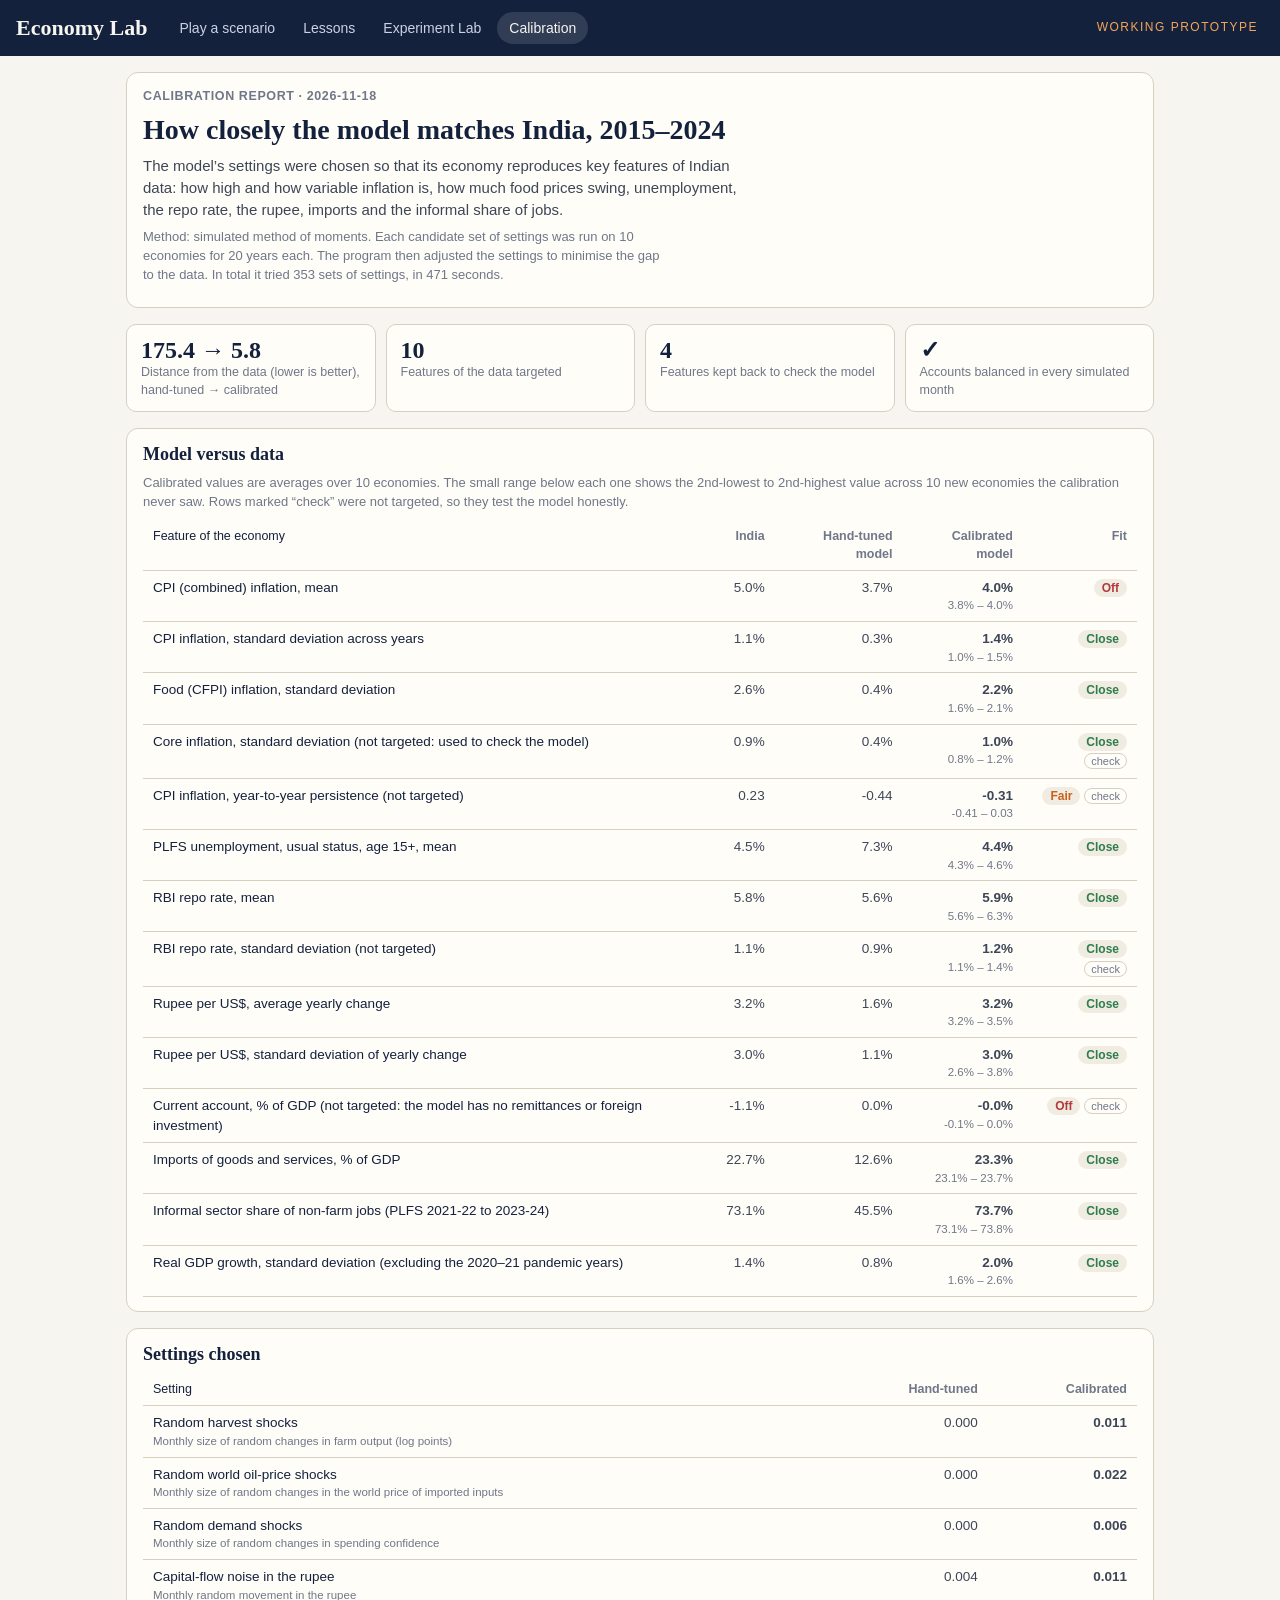
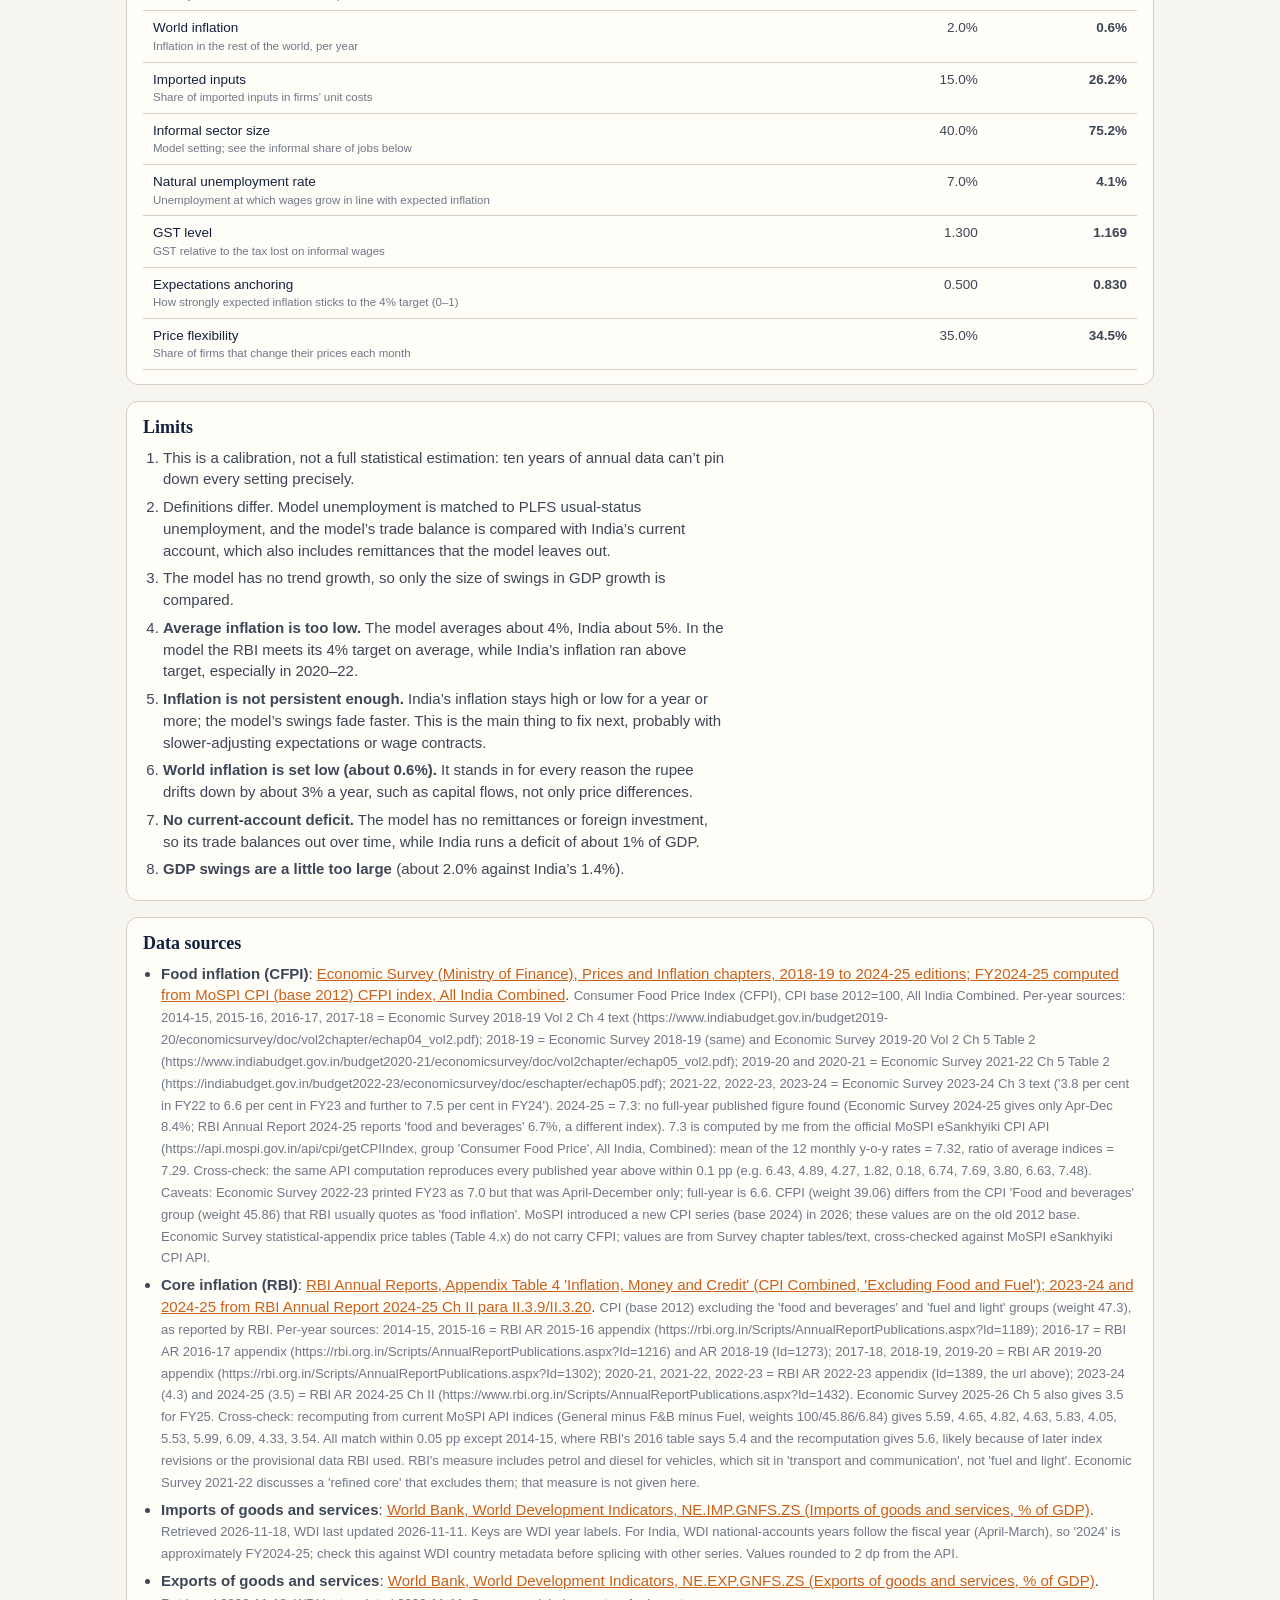
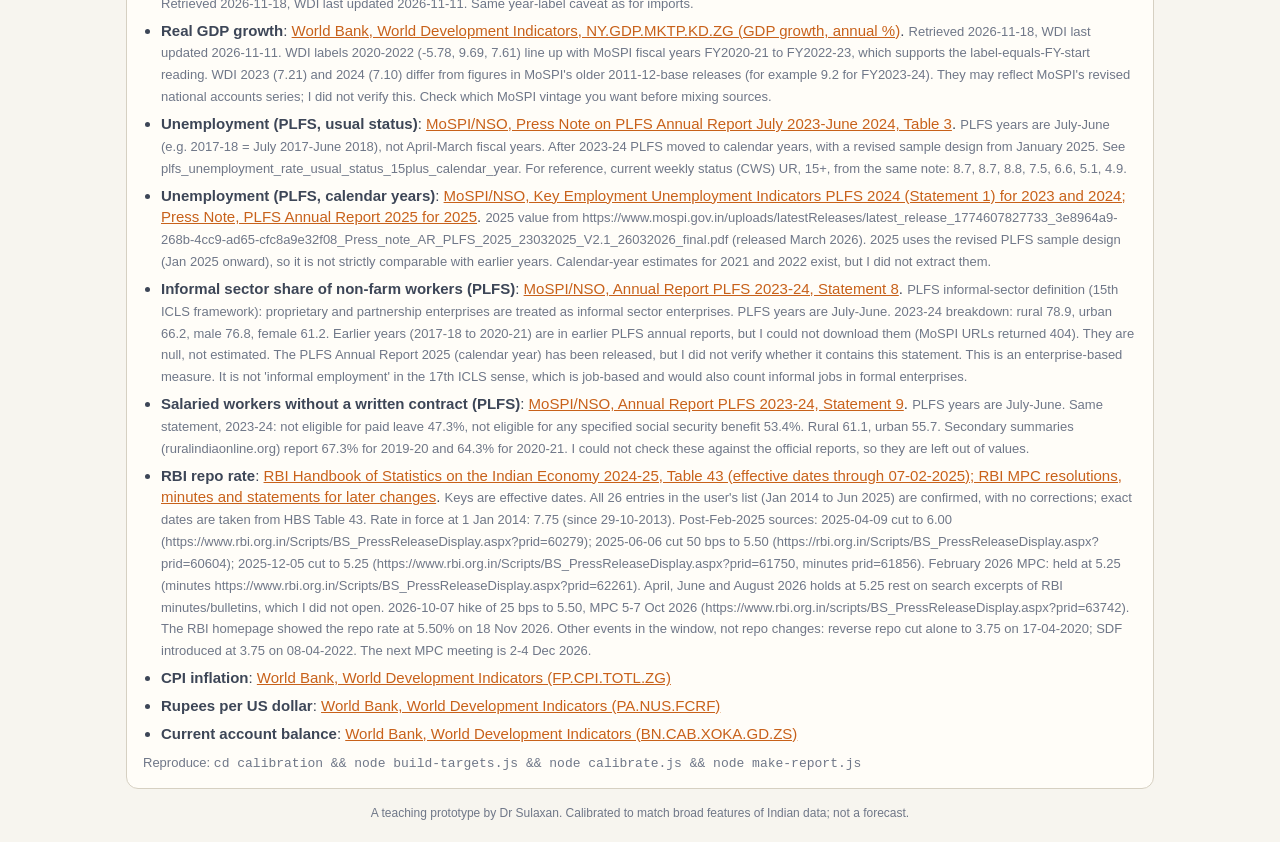
==== prototype/calibration.html @ 29f827d1 "Calibrate the model to Indian data, 2015-2024 Adds random harvest, oil-price and demand shocks, and " ====
<!doctype html>
<html lang="en">
<head>
<meta charset="utf-8">
<meta name="viewport" content="width=device-width, initial-scale=1">
<title>Economy Lab Calibration</title>
<link rel="stylesheet" href="shared.css">
<style>
  main.wrap { max-width: 1060px; display: flex; flex-direction: column; gap: 16px; }
  .lead p { max-width: 72ch; }
  .lead p { margin-bottom: 8px; }
  .big { font: 600 28px/1.2 var(--serif); color: var(--ink); margin: 4px 0 8px; text-wrap: balance; }
  .stats { display: grid; grid-template-columns: repeat(auto-fit, minmax(170px, 1fr)); gap: 10px; }
  .stat { background: var(--card); border: 1px solid var(--line); border-radius: 10px; padding: 12px 14px; }
  .stat .v { font: 600 24px/1.1 var(--serif); color: var(--ink); font-variant-numeric: tabular-nums; }
  .stat .k { font-size: 12.5px; color: var(--muted); }
  .tbl { overflow-x: auto; }
  table { border-collapse: collapse; width: 100%; font-size: 13.5px; font-variant-numeric: tabular-nums; }
  th, td { padding: 7px 10px; border-bottom: 1px solid var(--line); text-align: right; vertical-align: top; }
  th[scope=row], thead th:first-child { text-align: left; font-weight: 500; color: var(--ink); min-width: 220px; }
  thead th { color: var(--muted); font-weight: 600; font-size: 12.5px; }
  .rng, .desc { display: block; font-size: 11.5px; color: var(--muted); font-weight: 400; }
  .fit { font-size: 12px; font-weight: 600; padding: 2px 8px; border-radius: 999px; white-space: nowrap; }
  .fit.good { color: var(--good); background: var(--chip); } .fit.fair { color: var(--accent); background: var(--chip); } .fit.poor { color: var(--bad); background: var(--chip); }
  .tag { font-size: 11px; color: var(--muted); border: 1px solid var(--line); border-radius: 999px; padding: 1px 6px; white-space: nowrap; }
  ul.src { padding-left: 18px; margin: 0; overflow-wrap: anywhere; } ul.src li { margin-bottom: 6px; } ul.src a { color: var(--accent); }
  code { overflow-wrap: anywhere; }
  header.top nav { flex-wrap: wrap; }
  ol.how { padding-left: 20px; margin: 0; max-width: 70ch; } ol.how li { margin-bottom: 6px; }
</style>
</head>
<body>
<header class="top">
  <h1>Economy Lab</h1>
  <nav aria-label="Pages"><a href="index.html">Play a scenario</a><a href="lessons.html">Lessons</a><a href="lab.html">Experiment Lab</a><a href="calibration.html" aria-current="page">Calibration</a></nav>
  <span class="tag" style="margin-left:auto;color:var(--accent-light);border:0;letter-spacing:1.5px;text-transform:uppercase">Working prototype</span>
</header>
<main class="wrap">
  <section class="card lead">
    <h3>Calibration report · 2026-11-18</h3>
    <p class="big">How closely the model matches India, 2015–2024</p>
    <p>The model’s settings were chosen so that its economy reproduces key features of Indian data: how high and how variable inflation is, how much food prices swing, unemployment, the repo rate, the rupee, imports and the informal share of jobs.</p>
    <p class="small">Method: simulated method of moments. Each candidate set of settings was run on 10 economies for 20 years each. The program then adjusted the settings to minimise the gap to the data. In total it tried 353 sets of settings, in 471 seconds.</p>
  </section>
  <section class="stats">
    <div class="stat"><div class="v">175.4 → 5.8</div><div class="k">Distance from the data (lower is better), hand-tuned → calibrated</div></div>
    <div class="stat"><div class="v">10</div><div class="k">Features of the data targeted</div></div>
    <div class="stat"><div class="v">4</div><div class="k">Features kept back to check the model</div></div>
    <div class="stat"><div class="v">✓</div><div class="k">Accounts balanced in every simulated month</div></div>
  </section>
  <section class="card">
    <h2>Model versus data</h2>
    <p class="small" style="margin-bottom:8px">Calibrated values are averages over 10 economies. The small range below each one shows the 2nd-lowest to 2nd-highest value across 10 new economies the calibration never saw. Rows marked “check” were not targeted, so they test the model honestly.</p>
    <div class="tbl"><table><thead><tr><th>Feature of the economy</th><th>India</th><th>Hand-tuned model</th><th>Calibrated model</th><th>Fit</th></tr></thead><tbody><tr><th scope="row">CPI (combined) inflation, mean</th><td>5.0%</td><td>3.7%</td><td><b>4.0%</b><span class="rng">3.8% – 4.0%</span></td><td><span class="fit poor">Off</span></td></tr><tr><th scope="row">CPI inflation, standard deviation across years</th><td>1.1%</td><td>0.3%</td><td><b>1.4%</b><span class="rng">1.0% – 1.5%</span></td><td><span class="fit good">Close</span></td></tr><tr><th scope="row">Food (CFPI) inflation, standard deviation</th><td>2.6%</td><td>0.4%</td><td><b>2.2%</b><span class="rng">1.6% – 2.1%</span></td><td><span class="fit good">Close</span></td></tr><tr><th scope="row">Core inflation, standard deviation (not targeted: used to check the model)</th><td>0.9%</td><td>0.4%</td><td><b>1.0%</b><span class="rng">0.8% – 1.2%</span></td><td><span class="fit good">Close</span> <span class="tag">check</span></td></tr><tr><th scope="row">CPI inflation, year-to-year persistence (not targeted)</th><td>0.23</td><td>-0.44</td><td><b>-0.31</b><span class="rng">-0.41 – 0.03</span></td><td><span class="fit fair">Fair</span> <span class="tag">check</span></td></tr><tr><th scope="row">PLFS unemployment, usual status, age 15+, mean</th><td>4.5%</td><td>7.3%</td><td><b>4.4%</b><span class="rng">4.3% – 4.6%</span></td><td><span class="fit good">Close</span></td></tr><tr><th scope="row">RBI repo rate, mean</th><td>5.8%</td><td>5.6%</td><td><b>5.9%</b><span class="rng">5.6% – 6.3%</span></td><td><span class="fit good">Close</span></td></tr><tr><th scope="row">RBI repo rate, standard deviation (not targeted)</th><td>1.1%</td><td>0.9%</td><td><b>1.2%</b><span class="rng">1.1% – 1.4%</span></td><td><span class="fit good">Close</span> <span class="tag">check</span></td></tr><tr><th scope="row">Rupee per US$, average yearly change</th><td>3.2%</td><td>1.6%</td><td><b>3.2%</b><span class="rng">3.2% – 3.5%</span></td><td><span class="fit good">Close</span></td></tr><tr><th scope="row">Rupee per US$, standard deviation of yearly change</th><td>3.0%</td><td>1.1%</td><td><b>3.0%</b><span class="rng">2.6% – 3.8%</span></td><td><span class="fit good">Close</span></td></tr><tr><th scope="row">Current account, % of GDP (not targeted: the model has no remittances or foreign investment)</th><td>-1.1%</td><td>0.0%</td><td><b>-0.0%</b><span class="rng">-0.1% – 0.0%</span></td><td><span class="fit poor">Off</span> <span class="tag">check</span></td></tr><tr><th scope="row">Imports of goods and services, % of GDP</th><td>22.7%</td><td>12.6%</td><td><b>23.3%</b><span class="rng">23.1% – 23.7%</span></td><td><span class="fit good">Close</span></td></tr><tr><th scope="row">Informal sector share of non-farm jobs (PLFS 2021-22 to 2023-24)</th><td>73.1%</td><td>45.5%</td><td><b>73.7%</b><span class="rng">73.1% – 73.8%</span></td><td><span class="fit good">Close</span></td></tr><tr><th scope="row">Real GDP growth, standard deviation (excluding the 2020–21 pandemic years)</th><td>1.4%</td><td>0.8%</td><td><b>2.0%</b><span class="rng">1.6% – 2.6%</span></td><td><span class="fit good">Close</span></td></tr></tbody></table></div>
  </section>
  <section class="card">
    <h2>Settings chosen</h2>
    <div class="tbl"><table><thead><tr><th>Setting</th><th>Hand-tuned</th><th>Calibrated</th></tr></thead><tbody><tr><th scope="row">Random harvest shocks<span class="desc">Monthly size of random changes in farm output (log points)</span></th><td>0.000</td><td><b>0.011</b></td></tr><tr><th scope="row">Random world oil-price shocks<span class="desc">Monthly size of random changes in the world price of imported inputs</span></th><td>0.000</td><td><b>0.022</b></td></tr><tr><th scope="row">Random demand shocks<span class="desc">Monthly size of random changes in spending confidence</span></th><td>0.000</td><td><b>0.006</b></td></tr><tr><th scope="row">Capital-flow noise in the rupee<span class="desc">Monthly random movement in the rupee</span></th><td>0.004</td><td><b>0.011</b></td></tr><tr><th scope="row">World inflation<span class="desc">Inflation in the rest of the world, per year</span></th><td>2.0%</td><td><b>0.6%</b></td></tr><tr><th scope="row">Imported inputs<span class="desc">Share of imported inputs in firms’ unit costs</span></th><td>15.0%</td><td><b>26.2%</b></td></tr><tr><th scope="row">Informal sector size<span class="desc">Model setting; see the informal share of jobs below</span></th><td>40.0%</td><td><b>75.2%</b></td></tr><tr><th scope="row">Natural unemployment rate<span class="desc">Unemployment at which wages grow in line with expected inflation</span></th><td>7.0%</td><td><b>4.1%</b></td></tr><tr><th scope="row">GST level<span class="desc">GST relative to the tax lost on informal wages</span></th><td>1.300</td><td><b>1.169</b></td></tr><tr><th scope="row">Expectations anchoring<span class="desc">How strongly expected inflation sticks to the 4% target (0–1)</span></th><td>0.500</td><td><b>0.830</b></td></tr><tr><th scope="row">Price flexibility<span class="desc">Share of firms that change their prices each month</span></th><td>35.0%</td><td><b>34.5%</b></td></tr></tbody></table></div>
  </section>
  <section class="card">
    <h2>Limits</h2>
    <ol class="how">
      <li>This is a calibration, not a full statistical estimation: ten years of annual data can’t pin down every setting precisely.</li>
      <li>Definitions differ. Model unemployment is matched to PLFS usual-status unemployment, and the model’s trade balance is compared with India’s current account, which also includes remittances that the model leaves out.</li>
      <li>The model has no trend growth, so only the size of swings in GDP growth is compared.</li>
      <li><b>Average inflation is too low.</b> The model averages about 4%, India about 5%. In the model the RBI meets its 4% target on average, while India’s inflation ran above target, especially in 2020–22.</li>
      <li><b>Inflation is not persistent enough.</b> India’s inflation stays high or low for a year or more; the model’s swings fade faster. This is the main thing to fix next, probably with slower-adjusting expectations or wage contracts.</li>
      <li><b>World inflation is set low (about 0.6%).</b> It stands in for every reason the rupee drifts down by about 3% a year, such as capital flows, not only price differences.</li>
      <li><b>No current-account deficit.</b> The model has no remittances or foreign investment, so its trade balances out over time, while India runs a deficit of about 1% of GDP.</li>
      <li><b>GDP swings are a little too large</b> (about 2.0% against India’s 1.4%).</li>
    </ol>
  </section>
  <section class="card">
    <h2>Data sources</h2>
    <ul class="src"><li><b>Food inflation (CFPI)</b>: <a href="https://indiabudget.gov.in/budget2024-25/economicsurvey/doc/eschapter/echap03.pdf">Economic Survey (Ministry of Finance), Prices and Inflation chapters, 2018-19 to 2024-25 editions; FY2024-25 computed from MoSPI CPI (base 2012) CFPI index, All India Combined</a>. <span class="small">Consumer Food Price Index (CFPI), CPI base 2012=100, All India Combined. Per-year sources: 2014-15, 2015-16, 2016-17, 2017-18 = Economic Survey 2018-19 Vol 2 Ch 4 text (https://www.indiabudget.gov.in/budget2019-20/economicsurvey/doc/vol2chapter/echap04_vol2.pdf); 2018-19 = Economic Survey 2018-19 (same) and Economic Survey 2019-20 Vol 2 Ch 5 Table 2 (https://www.indiabudget.gov.in/budget2020-21/economicsurvey/doc/vol2chapter/echap05_vol2.pdf); 2019-20 and 2020-21 = Economic Survey 2021-22 Ch 5 Table 2 (https://indiabudget.gov.in/budget2022-23/economicsurvey/doc/eschapter/echap05.pdf); 2021-22, 2022-23, 2023-24 = Economic Survey 2023-24 Ch 3 text ('3.8 per cent in FY22 to 6.6 per cent in FY23 and further to 7.5 per cent in FY24'). 2024-25 = 7.3: no full-year published figure found (Economic Survey 2024-25 gives only Apr-Dec 8.4%; RBI Annual Report 2024-25 reports 'food and beverages' 6.7%, a different index). 7.3 is computed by me from the official MoSPI eSankhyiki CPI API (https://api.mospi.gov.in/api/cpi/getCPIIndex, group 'Consumer Food Price', All India, Combined): mean of the 12 monthly y-o-y rates = 7.32, ratio of average indices = 7.29. Cross-check: the same API computation reproduces every published year above within 0.1 pp (e.g. 6.43, 4.89, 4.27, 1.82, 0.18, 6.74, 7.69, 3.80, 6.63, 7.48). Caveats: Economic Survey 2022-23 printed FY23 as 7.0 but that was April-December only; full-year is 6.6. CFPI (weight 39.06) differs from the CPI 'Food and beverages' group (weight 45.86) that RBI usually quotes as 'food inflation'. MoSPI introduced a new CPI series (base 2024) in 2026; these values are on the old 2012 base. Economic Survey statistical-appendix price tables (Table 4.x) do not carry CFPI; values are from Survey chapter tables/text, cross-checked against MoSPI eSankhyiki CPI API.</span></li><li><b>Core inflation (RBI)</b>: <a href="https://rbi.org.in/Scripts/AnnualReportPublications.aspx?Id=1389">RBI Annual Reports, Appendix Table 4 'Inflation, Money and Credit' (CPI Combined, 'Excluding Food and Fuel'); 2023-24 and 2024-25 from RBI Annual Report 2024-25 Ch II para II.3.9/II.3.20</a>. <span class="small">CPI (base 2012) excluding the 'food and beverages' and 'fuel and light' groups (weight 47.3), as reported by RBI. Per-year sources: 2014-15, 2015-16 = RBI AR 2015-16 appendix (https://rbi.org.in/Scripts/AnnualReportPublications.aspx?Id=1189); 2016-17 = RBI AR 2016-17 appendix (https://rbi.org.in/Scripts/AnnualReportPublications.aspx?Id=1216) and AR 2018-19 (Id=1273); 2017-18, 2018-19, 2019-20 = RBI AR 2019-20 appendix (https://rbi.org.in/Scripts/AnnualReportPublications.aspx?Id=1302); 2020-21, 2021-22, 2022-23 = RBI AR 2022-23 appendix (Id=1389, the url above); 2023-24 (4.3) and 2024-25 (3.5) = RBI AR 2024-25 Ch II (https://www.rbi.org.in/Scripts/AnnualReportPublications.aspx?Id=1432). Economic Survey 2025-26 Ch 5 also gives 3.5 for FY25. Cross-check: recomputing from current MoSPI API indices (General minus F&B minus Fuel, weights 100/45.86/6.84) gives 5.59, 4.65, 4.82, 4.63, 5.83, 4.05, 5.53, 5.99, 6.09, 4.33, 3.54. All match within 0.05 pp except 2014-15, where RBI's 2016 table says 5.4 and the recomputation gives 5.6, likely because of later index revisions or the provisional data RBI used. RBI's measure includes petrol and diesel for vehicles, which sit in 'transport and communication', not 'fuel and light'. Economic Survey 2021-22 discusses a 'refined core' that excludes them; that measure is not given here.</span></li><li><b>Imports of goods and services</b>: <a href="https://api.worldbank.org/v2/country/IND/indicator/NE.IMP.GNFS.ZS?format=json&date=2014:2024">World Bank, World Development Indicators, NE.IMP.GNFS.ZS (Imports of goods and services, % of GDP)</a>. <span class="small">Retrieved 2026-11-18, WDI last updated 2026-11-11. Keys are WDI year labels. For India, WDI national-accounts years follow the fiscal year (April-March), so '2024' is approximately FY2024-25; check this against WDI country metadata before splicing with other series. Values rounded to 2 dp from the API.</span></li><li><b>Exports of goods and services</b>: <a href="https://api.worldbank.org/v2/country/IND/indicator/NE.EXP.GNFS.ZS?format=json&date=2014:2024">World Bank, World Development Indicators, NE.EXP.GNFS.ZS (Exports of goods and services, % of GDP)</a>. <span class="small">Retrieved 2026-11-18, WDI last updated 2026-11-11. Same year-label caveat as for imports.</span></li><li><b>Real GDP growth</b>: <a href="https://api.worldbank.org/v2/country/IND/indicator/NY.GDP.MKTP.KD.ZG?format=json&date=2014:2024">World Bank, World Development Indicators, NY.GDP.MKTP.KD.ZG (GDP growth, annual %)</a>. <span class="small">Retrieved 2026-11-18, WDI last updated 2026-11-11. WDI labels 2020-2022 (-5.78, 9.69, 7.61) line up with MoSPI fiscal years FY2020-21 to FY2022-23, which supports the label-equals-FY-start reading. WDI 2023 (7.21) and 2024 (7.10) differ from figures in MoSPI's older 2011-12-base releases (for example 9.2 for FY2023-24). They may reflect MoSPI's revised national accounts series; I did not verify this. Check which MoSPI vintage you want before mixing sources.</span></li><li><b>Unemployment (PLFS, usual status)</b>: <a href="https://mospi.gov.in/sites/default/files/press_release/Press_note_AR_PLFS_2023_24_22092024.pdf">MoSPI/NSO, Press Note on PLFS Annual Report July 2023-June 2024, Table 3</a>. <span class="small">PLFS years are July-June (e.g. 2017-18 = July 2017-June 2018), not April-March fiscal years. After 2023-24 PLFS moved to calendar years, with a revised sample design from January 2025. See plfs_unemployment_rate_usual_status_15plus_calendar_year. For reference, current weekly status (CWS) UR, 15+, from the same note: 8.7, 8.7, 8.8, 7.5, 6.6, 5.1, 4.9.</span></li><li><b>Unemployment (PLFS, calendar years)</b>: <a href="https://www.mospi.gov.in/sites/default/files/publication_reports/Key_employment_unemployment_indicators_PLFS_2024_final.pdf">MoSPI/NSO, Key Employment Unemployment Indicators PLFS 2024 (Statement 1) for 2023 and 2024; Press Note, PLFS Annual Report 2025 for 2025</a>. <span class="small">2025 value from https://www.mospi.gov.in/uploads/latestReleases/latest_release_1774607827733_3e8964a9-268b-4cc9-ad65-cfc8a9e32f08_Press_note_AR_PLFS_2025_23032025_V2.1_26032026_final.pdf (released March 2026). 2025 uses the revised PLFS sample design (Jan 2025 onward), so it is not strictly comparable with earlier years. Calendar-year estimates for 2021 and 2022 exist, but I did not extract them.</span></li><li><b>Informal sector share of non-farm workers (PLFS)</b>: <a href="https://www.mospi.gov.in/sites/default/files/publication_reports/AnnualReport_PLFS2023-24L2.pdf">MoSPI/NSO, Annual Report PLFS 2023-24, Statement 8</a>. <span class="small">PLFS informal-sector definition (15th ICLS framework): proprietary and partnership enterprises are treated as informal sector enterprises. PLFS years are July-June. 2023-24 breakdown: rural 78.9, urban 66.2, male 76.8, female 61.2. Earlier years (2017-18 to 2020-21) are in earlier PLFS annual reports, but I could not download them (MoSPI URLs returned 404). They are null, not estimated. The PLFS Annual Report 2025 (calendar year) has been released, but I did not verify whether it contains this statement. This is an enterprise-based measure. It is not 'informal employment' in the 17th ICLS sense, which is job-based and would also count informal jobs in formal enterprises.</span></li><li><b>Salaried workers without a written contract (PLFS)</b>: <a href="https://www.mospi.gov.in/sites/default/files/publication_reports/AnnualReport_PLFS2023-24L2.pdf">MoSPI/NSO, Annual Report PLFS 2023-24, Statement 9</a>. <span class="small">PLFS years are July-June. Same statement, 2023-24: not eligible for paid leave 47.3%, not eligible for any specified social security benefit 53.4%. Rural 61.1, urban 55.7. Secondary summaries (ruralindiaonline.org) report 67.3% for 2019-20 and 64.3% for 2020-21. I could not check these against the official reports, so they are left out of values.</span></li><li><b>RBI repo rate</b>: <a href="https://www.rbi.org.in/Scripts/PublicationsView.aspx?id=23217">RBI Handbook of Statistics on the Indian Economy 2024-25, Table 43 (effective dates through 07-02-2025); RBI MPC resolutions, minutes and statements for later changes</a>. <span class="small">Keys are effective dates. All 26 entries in the user's list (Jan 2014 to Jun 2025) are confirmed, with no corrections; exact dates are taken from HBS Table 43. Rate in force at 1 Jan 2014: 7.75 (since 29-10-2013). Post-Feb-2025 sources: 2025-04-09 cut to 6.00 (https://www.rbi.org.in/Scripts/BS_PressReleaseDisplay.aspx?prid=60279); 2025-06-06 cut 50 bps to 5.50 (https://rbi.org.in/Scripts/BS_PressReleaseDisplay.aspx?prid=60604); 2025-12-05 cut to 5.25 (https://www.rbi.org.in/Scripts/BS_PressReleaseDisplay.aspx?prid=61750, minutes prid=61856). February 2026 MPC: held at 5.25 (minutes https://www.rbi.org.in/Scripts/BS_PressReleaseDisplay.aspx?prid=62261). April, June and August 2026 holds at 5.25 rest on search excerpts of RBI minutes/bulletins, which I did not open. 2026-10-07 hike of 25 bps to 5.50, MPC 5-7 Oct 2026 (https://www.rbi.org.in/scripts/BS_PressReleaseDisplay.aspx?prid=63742). The RBI homepage showed the repo rate at 5.50% on 18 Nov 2026. Other events in the window, not repo changes: reverse repo cut alone to 3.75 on 17-04-2020; SDF introduced at 3.75 on 08-04-2022. The next MPC meeting is 2-4 Dec 2026.</span></li><li><b>CPI inflation</b>: <a href="https://api.worldbank.org/v2/country/IND/indicator/FP.CPI.TOTL.ZG?format=json">World Bank, World Development Indicators (FP.CPI.TOTL.ZG)</a></li><li><b>Rupees per US dollar</b>: <a href="https://api.worldbank.org/v2/country/IND/indicator/PA.NUS.FCRF?format=json">World Bank, World Development Indicators (PA.NUS.FCRF)</a></li><li><b>Current account balance</b>: <a href="https://api.worldbank.org/v2/country/IND/indicator/BN.CAB.XOKA.GD.ZS?format=json">World Bank, World Development Indicators (BN.CAB.XOKA.GD.ZS)</a></li></ul>
    <p class="small" style="margin-top:10px">Reproduce: <code>cd calibration && node build-targets.js && node calibrate.js && node make-report.js</code></p>
  </section>
</main>
<p class="disclaimer">A teaching prototype by Dr Sulaxan. Calibrated to match broad features of Indian data; not a forecast.</p>
</body>
</html>
---- prototype/shared.css ----
/* Economy Lab shared styles. Layout tokens and both themes. */
:root {
  --ink: #14213D; --paper: #F7F5EF; --paper2: #ECE8DD; --card: #FFFDF8;
  --body: #3D4657; --muted: #6F7788; --line: #D6D0C2;
  --accent: #C8611A; --accent-light: #F2A65A; --food: #4F8A3C; --good: #2E7D4F; --bad: #B23A3A; --auto: #2B7A8C;
  --header: #14213D; --header-fg: #F7F5EF; --header-sub: #C9D3E3; --news: #FBF1E7; --chip: #F1ECE1;
  --primary: #14213D; --primary-fg: #FFFFFF; --primary-hover: #23365F;
  --hold: #9AA1AE; --grid: #E6E1D5; --zero: #B9B2A2; --band: rgba(20,33,61,0.06); --monsoon: rgba(79,138,60,0.09);
  --serif: "Source Serif 4", Georgia, "Times New Roman", serif;
  --sans: "IBM Plex Sans", -apple-system, "Segoe UI", Roboto, Arial, sans-serif;
}
@media (prefers-color-scheme: dark) { :root:not([data-theme="light"]) {
  --ink: #EEF1F6; --paper: #0F141E; --paper2: #1A2130; --card: #151C29;
  --body: #C3CBD8; --muted: #949DAF; --line: #2A3344;
  --accent: #E58440; --accent-light: #F2A65A; --food: #7CBF65; --good: #5CC08A; --bad: #EE7272; --auto: #5BB8CC;
  --header: #0A0F1A; --header-fg: #F7F5EF; --header-sub: #AEB9CC; --news: #2A1F16; --chip: #1E2738;
  --primary: #E58440; --primary-fg: #10141C; --primary-hover: #F09A5C;
  --hold: #707A8C; --grid: #232C3C; --zero: #4A5468; --band: rgba(238,241,246,0.06); --monsoon: rgba(124,191,101,0.10);
  color-scheme: dark; } }
:root[data-theme="dark"] {
  --ink: #EEF1F6; --paper: #0F141E; --paper2: #1A2130; --card: #151C29;
  --body: #C3CBD8; --muted: #949DAF; --line: #2A3344;
  --accent: #E58440; --accent-light: #F2A65A; --food: #7CBF65; --good: #5CC08A; --bad: #EE7272; --auto: #5BB8CC;
  --header: #0A0F1A; --header-fg: #F7F5EF; --header-sub: #AEB9CC; --news: #2A1F16; --chip: #1E2738;
  --primary: #E58440; --primary-fg: #10141C; --primary-hover: #F09A5C;
  --hold: #707A8C; --grid: #232C3C; --zero: #4A5468; --band: rgba(238,241,246,0.06); --monsoon: rgba(124,191,101,0.10);
  color-scheme: dark; }

* { box-sizing: border-box; }
body { margin: 0; background: var(--paper); color: var(--body); font: 15px/1.45 var(--sans); }
header.top { background: var(--header); color: var(--header-fg); display: flex; align-items: center; gap: 8px 20px; flex-wrap: wrap;
  padding: 12px max(16px, env(safe-area-inset-right, 0px)) 12px max(16px, env(safe-area-inset-left, 0px)); }
header.top h1 { margin: 0; font: 600 22px/1.2 var(--serif); }
header.top nav { display: flex; gap: 4px; }
header.top nav a { color: var(--header-sub); text-decoration: none; padding: 6px 12px; border-radius: 999px; font-size: 14px; }
header.top nav a[aria-current="page"] { background: rgba(255,255,255,0.12); color: var(--header-fg); }
header.top nav a:hover { color: var(--header-fg); }
header.top .tag { margin-left: auto; font-size: 12px; letter-spacing: 1.5px; text-transform: uppercase; color: var(--accent-light); }
.wrap { max-width: 1600px; margin: 0 auto; padding-block: 16px; padding-left: max(16px, env(safe-area-inset-left, 0px)); padding-right: max(16px, env(safe-area-inset-right, 0px)); }
.card { background: var(--card); border: 1px solid var(--line); border-radius: 12px; padding: 14px 16px; min-width: 0; }
.col { display: flex; flex-direction: column; gap: 16px; min-width: 0; }
h2 { margin: 0 0 8px; font: 600 18px/1.25 var(--serif); color: var(--ink); text-wrap: balance; }
h3 { margin: 0 0 8px; font-size: 12.5px; font-weight: 600; letter-spacing: .6px; text-transform: uppercase; color: var(--muted); }
p { margin: 0; }
.small { font-size: 13px; color: var(--muted); }
.row { display: flex; gap: 8px; align-items: center; flex-wrap: wrap; }
button, select, input { font: inherit; }
button { cursor: pointer; border-radius: 8px; border: 1px solid var(--line); background: var(--card); color: var(--ink); padding: 8px 12px; }
button:hover:not(:disabled) { border-color: var(--ink); }
button:disabled { opacity: .45; cursor: default; }
button.primary { background: var(--primary); color: var(--primary-fg); border-color: var(--primary); padding: 12px; font-weight: 600; }
button.primary:hover:not(:disabled) { background: var(--primary-hover); }
input[type=number], input[type=text], select { border: 1px solid var(--line); border-radius: 6px; background: var(--card); color: var(--ink); padding: 6px 8px; }
input[type=range] { width: 100%; accent-color: var(--accent); }
input[type=checkbox] { accent-color: var(--accent); }
button:focus-visible, input:focus-visible, select:focus-visible, a:focus-visible { outline: 2px solid var(--accent); outline-offset: 2px; }
.legend { display: flex; gap: 6px 14px; flex-wrap: wrap; font-size: 12px; color: var(--muted); margin-top: 4px; }
.legend i { display: inline-block; width: 18px; height: 0; border-top: 2.5px solid; vertical-align: middle; margin-right: 5px; }
.legend i.dash { border-top-style: dashed; }
.legend i.dot { border-top-style: dotted; border-top-width: 3px; }
.chart canvas { width: 100%; height: 220px; display: block; }
.num { font-variant-numeric: tabular-nums; }
.toast { position: fixed; left: 50%; transform: translateX(-50%); bottom: calc(20px + env(safe-area-inset-bottom, 0px)); background: var(--ink); color: var(--paper); padding: 10px 16px; border-radius: 8px; font-size: 14px; z-index: 20; }
.disclaimer { font-size: 12px; color: var(--muted); text-align: center; padding: 0 max(16px, env(safe-area-inset-right, 0px)) 20px max(16px, env(safe-area-inset-left, 0px)); }
@media (prefers-reduced-motion: reduce) { * { transition: none !important; animation: none !important; } }
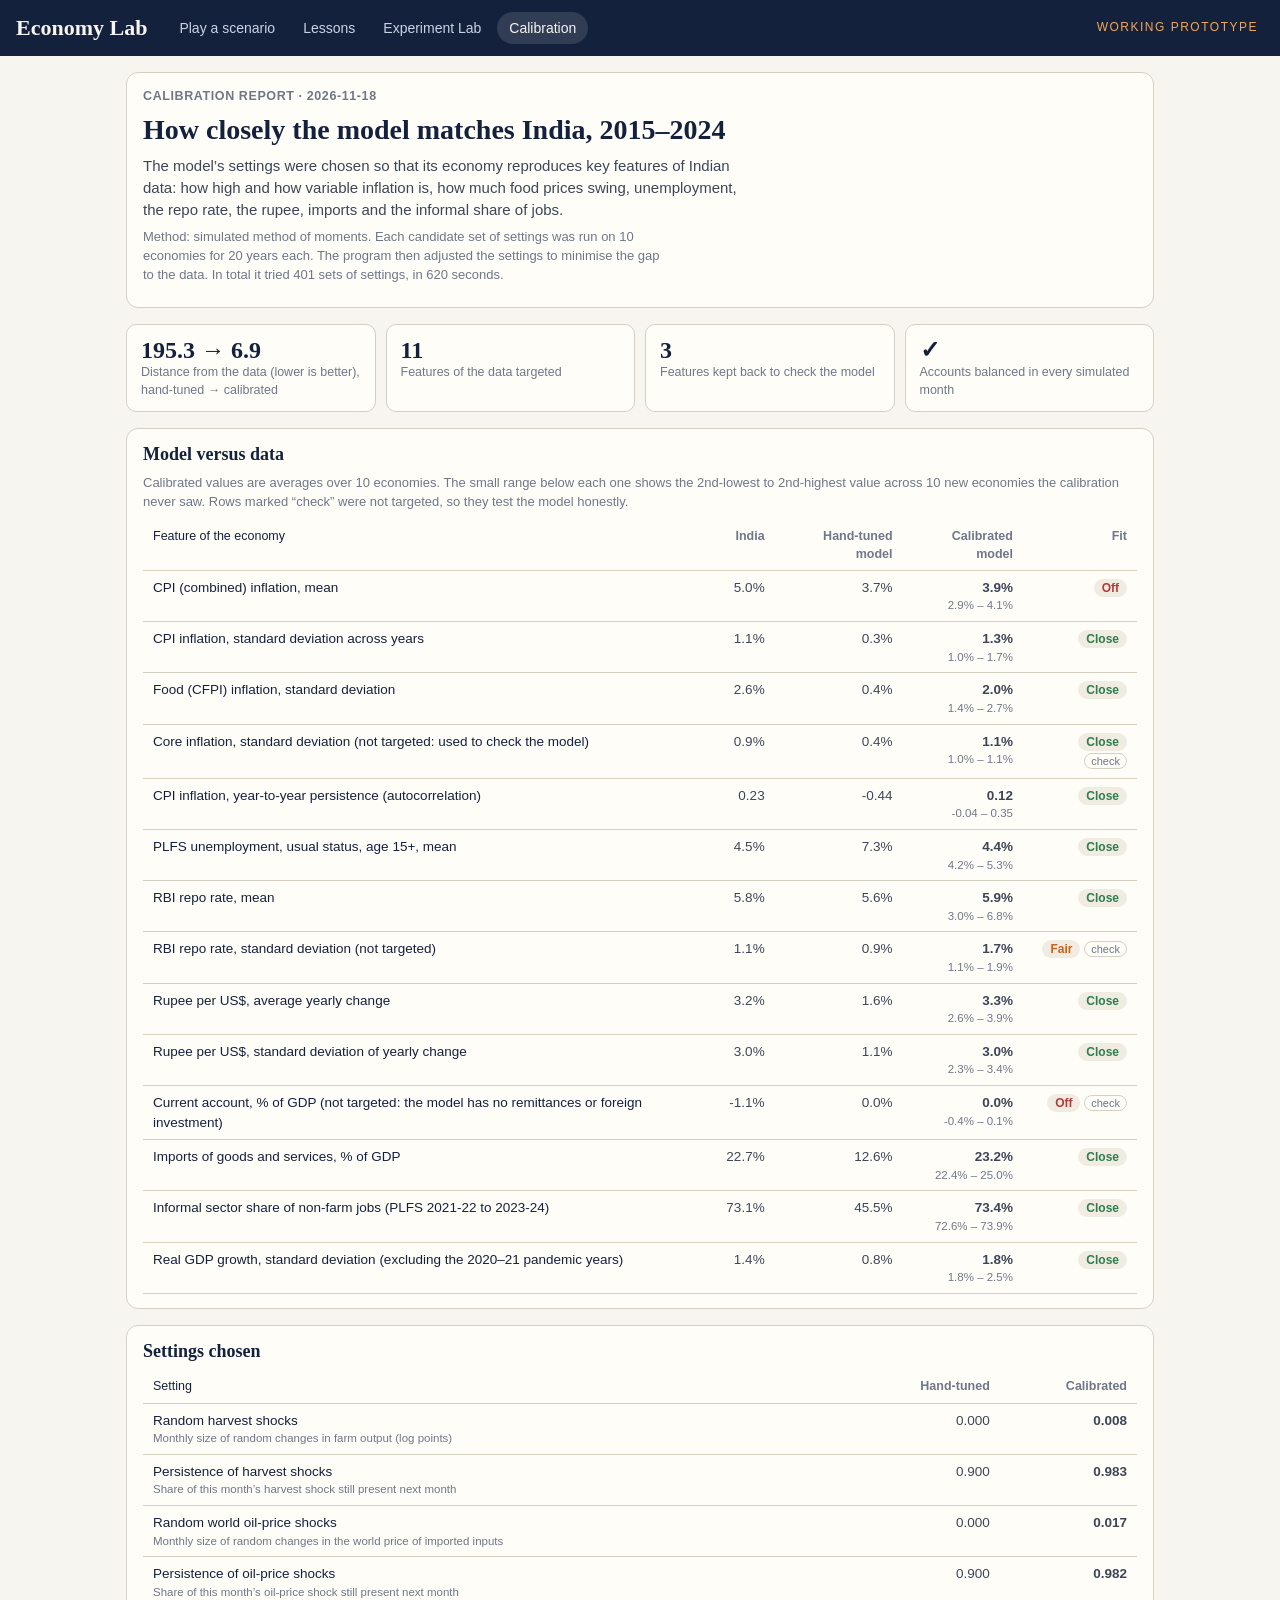
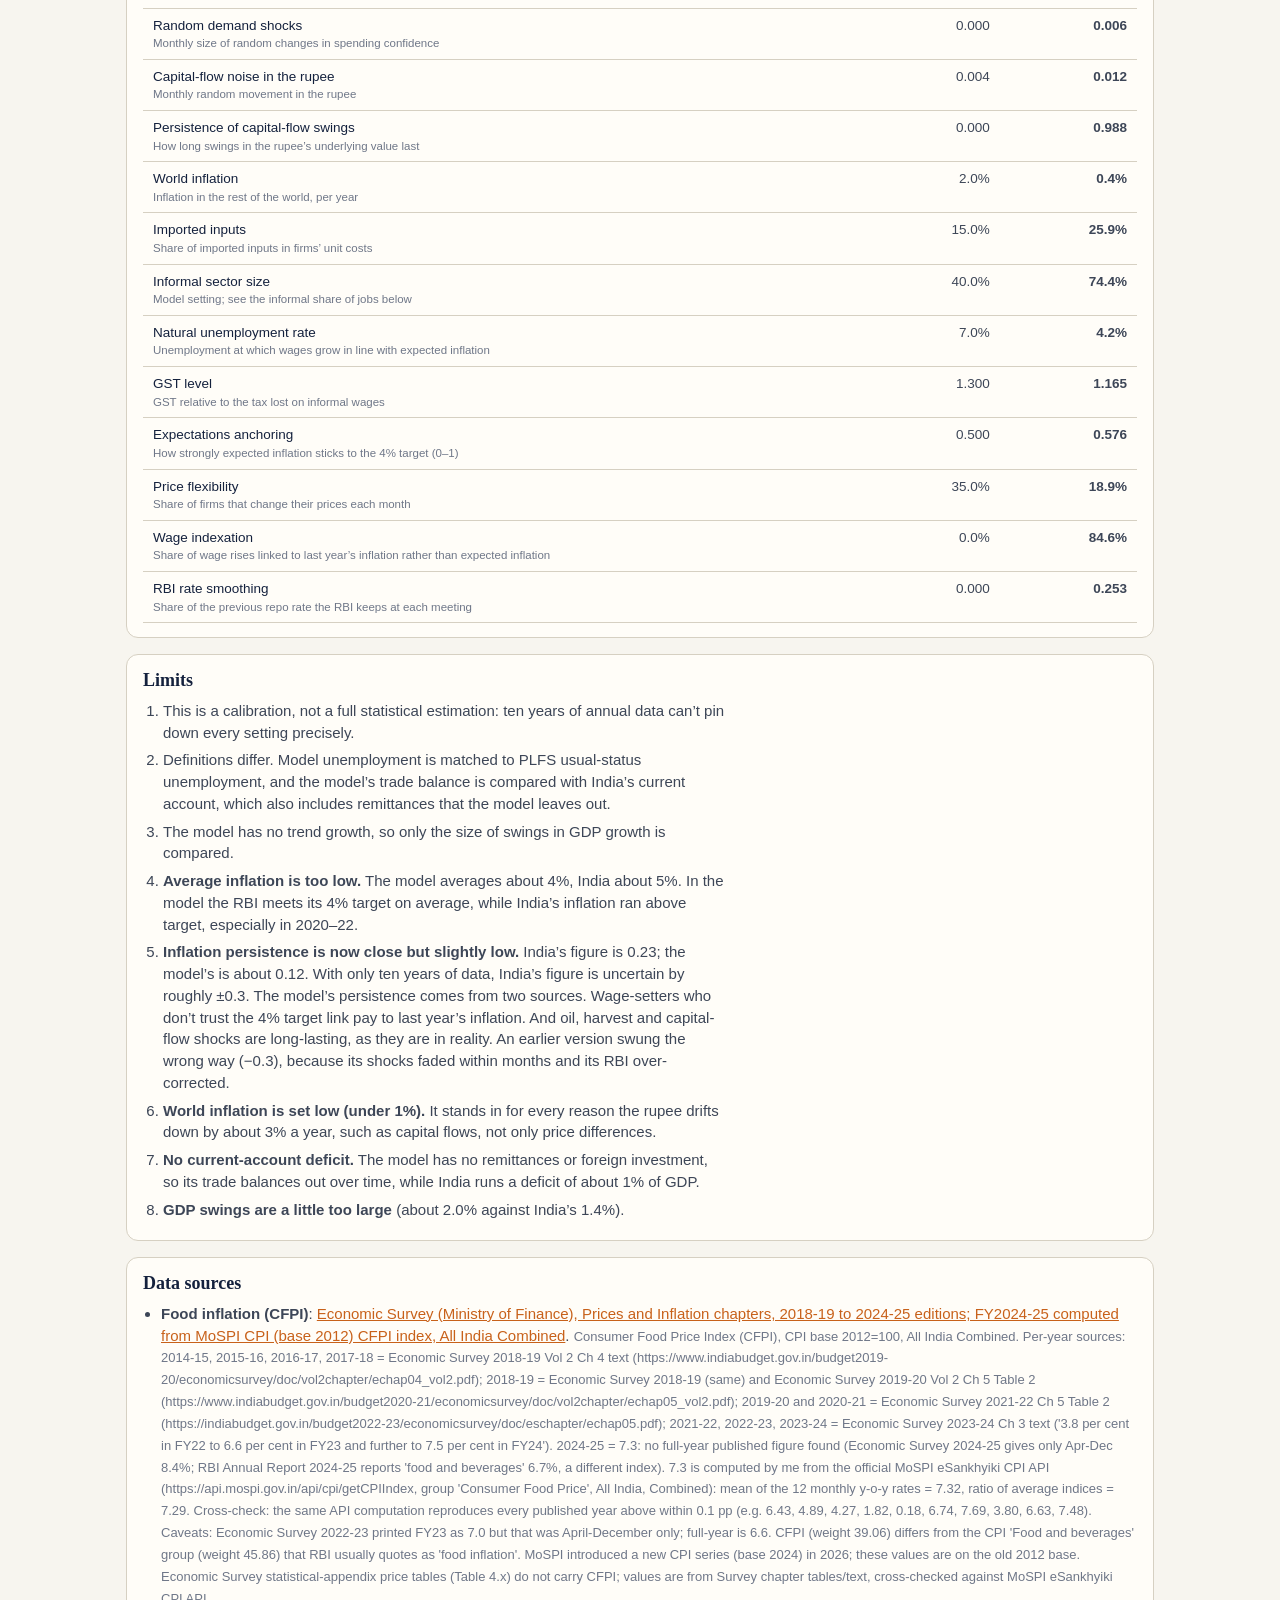
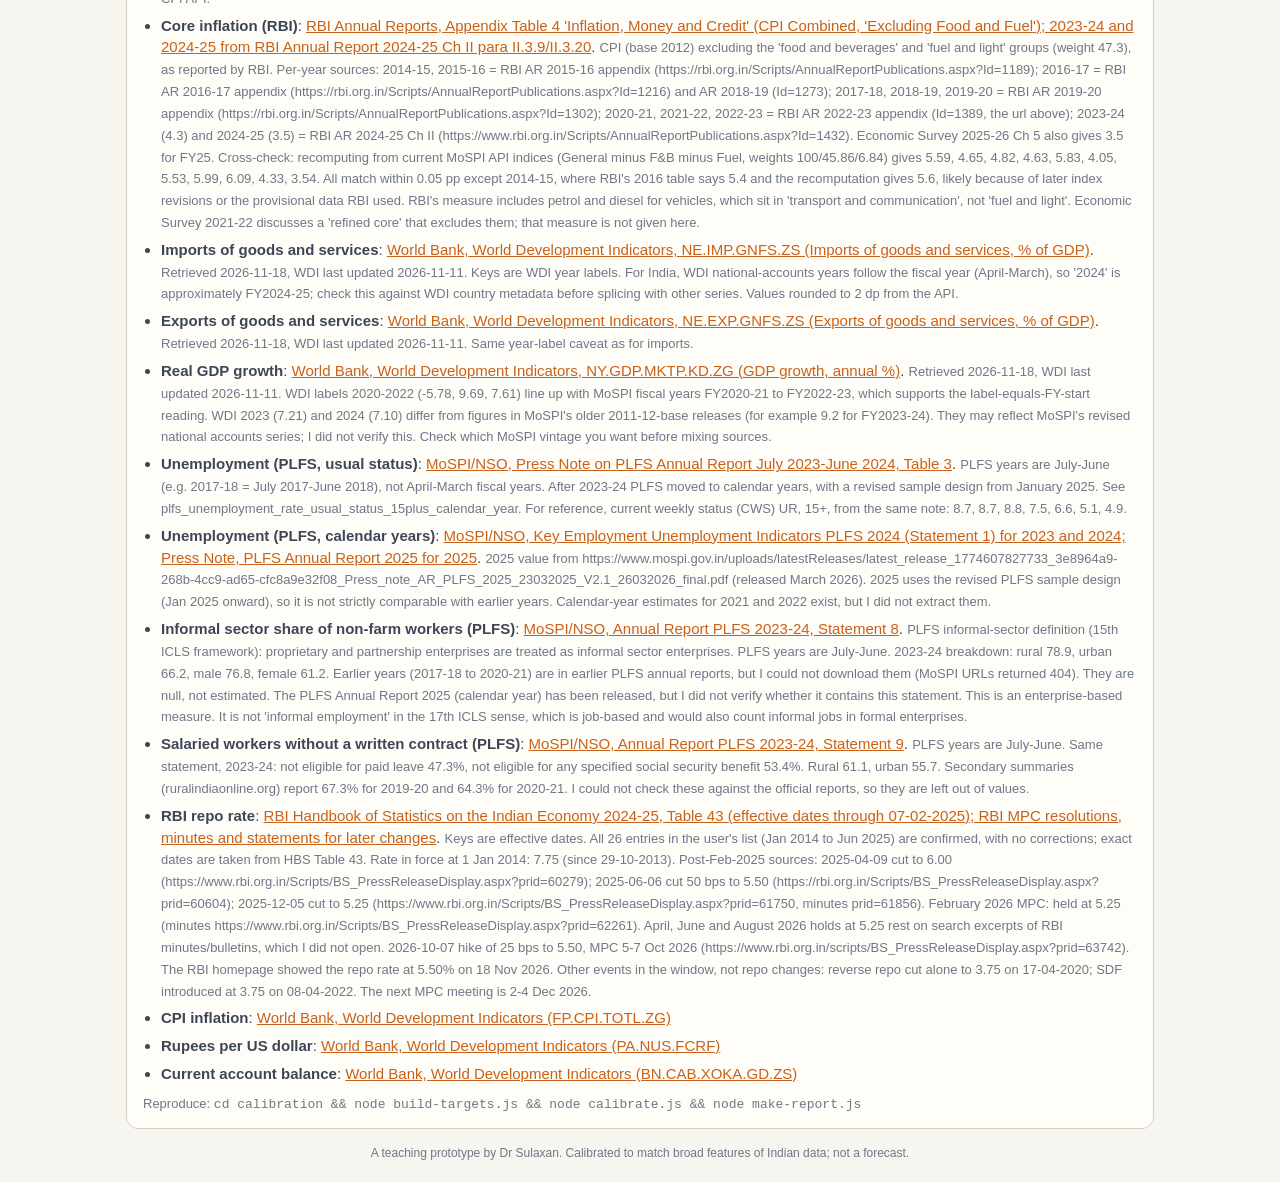
==== commit 0045a773: "Fix inflation persistence and recalibrate Inflation used to swing the wrong way from year to year (p" ====
--- a/prototype/calibration.html
+++ b/prototype/calibration.html
@@ -40,22 +40,22 @@
     <h3>Calibration report · 2026-11-18</h3>
     <p class="big">How closely the model matches India, 2015–2024</p>
     <p>The model’s settings were chosen so that its economy reproduces key features of Indian data: how high and how variable inflation is, how much food prices swing, unemployment, the repo rate, the rupee, imports and the informal share of jobs.</p>
-    <p class="small">Method: simulated method of moments. Each candidate set of settings was run on 10 economies for 20 years each. The program then adjusted the settings to minimise the gap to the data. In total it tried 353 sets of settings, in 471 seconds.</p>
+    <p class="small">Method: simulated method of moments. Each candidate set of settings was run on 10 economies for 20 years each. The program then adjusted the settings to minimise the gap to the data. In total it tried 401 sets of settings, in 620 seconds.</p>
   </section>
   <section class="stats">
-    <div class="stat"><div class="v">175.4 → 5.8</div><div class="k">Distance from the data (lower is better), hand-tuned → calibrated</div></div>
-    <div class="stat"><div class="v">10</div><div class="k">Features of the data targeted</div></div>
-    <div class="stat"><div class="v">4</div><div class="k">Features kept back to check the model</div></div>
+    <div class="stat"><div class="v">195.3 → 6.9</div><div class="k">Distance from the data (lower is better), hand-tuned → calibrated</div></div>
+    <div class="stat"><div class="v">11</div><div class="k">Features of the data targeted</div></div>
+    <div class="stat"><div class="v">3</div><div class="k">Features kept back to check the model</div></div>
     <div class="stat"><div class="v">✓</div><div class="k">Accounts balanced in every simulated month</div></div>
   </section>
   <section class="card">
     <h2>Model versus data</h2>
     <p class="small" style="margin-bottom:8px">Calibrated values are averages over 10 economies. The small range below each one shows the 2nd-lowest to 2nd-highest value across 10 new economies the calibration never saw. Rows marked “check” were not targeted, so they test the model honestly.</p>
-    <div class="tbl"><table><thead><tr><th>Feature of the economy</th><th>India</th><th>Hand-tuned model</th><th>Calibrated model</th><th>Fit</th></tr></thead><tbody><tr><th scope="row">CPI (combined) inflation, mean</th><td>5.0%</td><td>3.7%</td><td><b>4.0%</b><span class="rng">3.8% – 4.0%</span></td><td><span class="fit poor">Off</span></td></tr><tr><th scope="row">CPI inflation, standard deviation across years</th><td>1.1%</td><td>0.3%</td><td><b>1.4%</b><span class="rng">1.0% – 1.5%</span></td><td><span class="fit good">Close</span></td></tr><tr><th scope="row">Food (CFPI) inflation, standard deviation</th><td>2.6%</td><td>0.4%</td><td><b>2.2%</b><span class="rng">1.6% – 2.1%</span></td><td><span class="fit good">Close</span></td></tr><tr><th scope="row">Core inflation, standard deviation (not targeted: used to check the model)</th><td>0.9%</td><td>0.4%</td><td><b>1.0%</b><span class="rng">0.8% – 1.2%</span></td><td><span class="fit good">Close</span> <span class="tag">check</span></td></tr><tr><th scope="row">CPI inflation, year-to-year persistence (not targeted)</th><td>0.23</td><td>-0.44</td><td><b>-0.31</b><span class="rng">-0.41 – 0.03</span></td><td><span class="fit fair">Fair</span> <span class="tag">check</span></td></tr><tr><th scope="row">PLFS unemployment, usual status, age 15+, mean</th><td>4.5%</td><td>7.3%</td><td><b>4.4%</b><span class="rng">4.3% – 4.6%</span></td><td><span class="fit good">Close</span></td></tr><tr><th scope="row">RBI repo rate, mean</th><td>5.8%</td><td>5.6%</td><td><b>5.9%</b><span class="rng">5.6% – 6.3%</span></td><td><span class="fit good">Close</span></td></tr><tr><th scope="row">RBI repo rate, standard deviation (not targeted)</th><td>1.1%</td><td>0.9%</td><td><b>1.2%</b><span class="rng">1.1% – 1.4%</span></td><td><span class="fit good">Close</span> <span class="tag">check</span></td></tr><tr><th scope="row">Rupee per US$, average yearly change</th><td>3.2%</td><td>1.6%</td><td><b>3.2%</b><span class="rng">3.2% – 3.5%</span></td><td><span class="fit good">Close</span></td></tr><tr><th scope="row">Rupee per US$, standard deviation of yearly change</th><td>3.0%</td><td>1.1%</td><td><b>3.0%</b><span class="rng">2.6% – 3.8%</span></td><td><span class="fit good">Close</span></td></tr><tr><th scope="row">Current account, % of GDP (not targeted: the model has no remittances or foreign investment)</th><td>-1.1%</td><td>0.0%</td><td><b>-0.0%</b><span class="rng">-0.1% – 0.0%</span></td><td><span class="fit poor">Off</span> <span class="tag">check</span></td></tr><tr><th scope="row">Imports of goods and services, % of GDP</th><td>22.7%</td><td>12.6%</td><td><b>23.3%</b><span class="rng">23.1% – 23.7%</span></td><td><span class="fit good">Close</span></td></tr><tr><th scope="row">Informal sector share of non-farm jobs (PLFS 2021-22 to 2023-24)</th><td>73.1%</td><td>45.5%</td><td><b>73.7%</b><span class="rng">73.1% – 73.8%</span></td><td><span class="fit good">Close</span></td></tr><tr><th scope="row">Real GDP growth, standard deviation (excluding the 2020–21 pandemic years)</th><td>1.4%</td><td>0.8%</td><td><b>2.0%</b><span class="rng">1.6% – 2.6%</span></td><td><span class="fit good">Close</span></td></tr></tbody></table></div>
+    <div class="tbl"><table><thead><tr><th>Feature of the economy</th><th>India</th><th>Hand-tuned model</th><th>Calibrated model</th><th>Fit</th></tr></thead><tbody><tr><th scope="row">CPI (combined) inflation, mean</th><td>5.0%</td><td>3.7%</td><td><b>3.9%</b><span class="rng">2.9% – 4.1%</span></td><td><span class="fit poor">Off</span></td></tr><tr><th scope="row">CPI inflation, standard deviation across years</th><td>1.1%</td><td>0.3%</td><td><b>1.3%</b><span class="rng">1.0% – 1.7%</span></td><td><span class="fit good">Close</span></td></tr><tr><th scope="row">Food (CFPI) inflation, standard deviation</th><td>2.6%</td><td>0.4%</td><td><b>2.0%</b><span class="rng">1.4% – 2.7%</span></td><td><span class="fit good">Close</span></td></tr><tr><th scope="row">Core inflation, standard deviation (not targeted: used to check the model)</th><td>0.9%</td><td>0.4%</td><td><b>1.1%</b><span class="rng">1.0% – 1.1%</span></td><td><span class="fit good">Close</span> <span class="tag">check</span></td></tr><tr><th scope="row">CPI inflation, year-to-year persistence (autocorrelation)</th><td>0.23</td><td>-0.44</td><td><b>0.12</b><span class="rng">-0.04 – 0.35</span></td><td><span class="fit good">Close</span></td></tr><tr><th scope="row">PLFS unemployment, usual status, age 15+, mean</th><td>4.5%</td><td>7.3%</td><td><b>4.4%</b><span class="rng">4.2% – 5.3%</span></td><td><span class="fit good">Close</span></td></tr><tr><th scope="row">RBI repo rate, mean</th><td>5.8%</td><td>5.6%</td><td><b>5.9%</b><span class="rng">3.0% – 6.8%</span></td><td><span class="fit good">Close</span></td></tr><tr><th scope="row">RBI repo rate, standard deviation (not targeted)</th><td>1.1%</td><td>0.9%</td><td><b>1.7%</b><span class="rng">1.1% – 1.9%</span></td><td><span class="fit fair">Fair</span> <span class="tag">check</span></td></tr><tr><th scope="row">Rupee per US$, average yearly change</th><td>3.2%</td><td>1.6%</td><td><b>3.3%</b><span class="rng">2.6% – 3.9%</span></td><td><span class="fit good">Close</span></td></tr><tr><th scope="row">Rupee per US$, standard deviation of yearly change</th><td>3.0%</td><td>1.1%</td><td><b>3.0%</b><span class="rng">2.3% – 3.4%</span></td><td><span class="fit good">Close</span></td></tr><tr><th scope="row">Current account, % of GDP (not targeted: the model has no remittances or foreign investment)</th><td>-1.1%</td><td>0.0%</td><td><b>0.0%</b><span class="rng">-0.4% – 0.1%</span></td><td><span class="fit poor">Off</span> <span class="tag">check</span></td></tr><tr><th scope="row">Imports of goods and services, % of GDP</th><td>22.7%</td><td>12.6%</td><td><b>23.2%</b><span class="rng">22.4% – 25.0%</span></td><td><span class="fit good">Close</span></td></tr><tr><th scope="row">Informal sector share of non-farm jobs (PLFS 2021-22 to 2023-24)</th><td>73.1%</td><td>45.5%</td><td><b>73.4%</b><span class="rng">72.6% – 73.9%</span></td><td><span class="fit good">Close</span></td></tr><tr><th scope="row">Real GDP growth, standard deviation (excluding the 2020–21 pandemic years)</th><td>1.4%</td><td>0.8%</td><td><b>1.8%</b><span class="rng">1.8% – 2.5%</span></td><td><span class="fit good">Close</span></td></tr></tbody></table></div>
   </section>
   <section class="card">
     <h2>Settings chosen</h2>
-    <div class="tbl"><table><thead><tr><th>Setting</th><th>Hand-tuned</th><th>Calibrated</th></tr></thead><tbody><tr><th scope="row">Random harvest shocks<span class="desc">Monthly size of random changes in farm output (log points)</span></th><td>0.000</td><td><b>0.011</b></td></tr><tr><th scope="row">Random world oil-price shocks<span class="desc">Monthly size of random changes in the world price of imported inputs</span></th><td>0.000</td><td><b>0.022</b></td></tr><tr><th scope="row">Random demand shocks<span class="desc">Monthly size of random changes in spending confidence</span></th><td>0.000</td><td><b>0.006</b></td></tr><tr><th scope="row">Capital-flow noise in the rupee<span class="desc">Monthly random movement in the rupee</span></th><td>0.004</td><td><b>0.011</b></td></tr><tr><th scope="row">World inflation<span class="desc">Inflation in the rest of the world, per year</span></th><td>2.0%</td><td><b>0.6%</b></td></tr><tr><th scope="row">Imported inputs<span class="desc">Share of imported inputs in firms’ unit costs</span></th><td>15.0%</td><td><b>26.2%</b></td></tr><tr><th scope="row">Informal sector size<span class="desc">Model setting; see the informal share of jobs below</span></th><td>40.0%</td><td><b>75.2%</b></td></tr><tr><th scope="row">Natural unemployment rate<span class="desc">Unemployment at which wages grow in line with expected inflation</span></th><td>7.0%</td><td><b>4.1%</b></td></tr><tr><th scope="row">GST level<span class="desc">GST relative to the tax lost on informal wages</span></th><td>1.300</td><td><b>1.169</b></td></tr><tr><th scope="row">Expectations anchoring<span class="desc">How strongly expected inflation sticks to the 4% target (0–1)</span></th><td>0.500</td><td><b>0.830</b></td></tr><tr><th scope="row">Price flexibility<span class="desc">Share of firms that change their prices each month</span></th><td>35.0%</td><td><b>34.5%</b></td></tr></tbody></table></div>
+    <div class="tbl"><table><thead><tr><th>Setting</th><th>Hand-tuned</th><th>Calibrated</th></tr></thead><tbody><tr><th scope="row">Random harvest shocks<span class="desc">Monthly size of random changes in farm output (log points)</span></th><td>0.000</td><td><b>0.008</b></td></tr><tr><th scope="row">Persistence of harvest shocks<span class="desc">Share of this month’s harvest shock still present next month</span></th><td>0.900</td><td><b>0.983</b></td></tr><tr><th scope="row">Random world oil-price shocks<span class="desc">Monthly size of random changes in the world price of imported inputs</span></th><td>0.000</td><td><b>0.017</b></td></tr><tr><th scope="row">Persistence of oil-price shocks<span class="desc">Share of this month’s oil-price shock still present next month</span></th><td>0.900</td><td><b>0.982</b></td></tr><tr><th scope="row">Random demand shocks<span class="desc">Monthly size of random changes in spending confidence</span></th><td>0.000</td><td><b>0.006</b></td></tr><tr><th scope="row">Capital-flow noise in the rupee<span class="desc">Monthly random movement in the rupee</span></th><td>0.004</td><td><b>0.012</b></td></tr><tr><th scope="row">Persistence of capital-flow swings<span class="desc">How long swings in the rupee’s underlying value last</span></th><td>0.000</td><td><b>0.988</b></td></tr><tr><th scope="row">World inflation<span class="desc">Inflation in the rest of the world, per year</span></th><td>2.0%</td><td><b>0.4%</b></td></tr><tr><th scope="row">Imported inputs<span class="desc">Share of imported inputs in firms’ unit costs</span></th><td>15.0%</td><td><b>25.9%</b></td></tr><tr><th scope="row">Informal sector size<span class="desc">Model setting; see the informal share of jobs below</span></th><td>40.0%</td><td><b>74.4%</b></td></tr><tr><th scope="row">Natural unemployment rate<span class="desc">Unemployment at which wages grow in line with expected inflation</span></th><td>7.0%</td><td><b>4.2%</b></td></tr><tr><th scope="row">GST level<span class="desc">GST relative to the tax lost on informal wages</span></th><td>1.300</td><td><b>1.165</b></td></tr><tr><th scope="row">Expectations anchoring<span class="desc">How strongly expected inflation sticks to the 4% target (0–1)</span></th><td>0.500</td><td><b>0.576</b></td></tr><tr><th scope="row">Price flexibility<span class="desc">Share of firms that change their prices each month</span></th><td>35.0%</td><td><b>18.9%</b></td></tr><tr><th scope="row">Wage indexation<span class="desc">Share of wage rises linked to last year’s inflation rather than expected inflation</span></th><td>0.0%</td><td><b>84.6%</b></td></tr><tr><th scope="row">RBI rate smoothing<span class="desc">Share of the previous repo rate the RBI keeps at each meeting</span></th><td>0.000</td><td><b>0.253</b></td></tr></tbody></table></div>
   </section>
   <section class="card">
     <h2>Limits</h2>
@@ -64,8 +64,8 @@
       <li>Definitions differ. Model unemployment is matched to PLFS usual-status unemployment, and the model’s trade balance is compared with India’s current account, which also includes remittances that the model leaves out.</li>
       <li>The model has no trend growth, so only the size of swings in GDP growth is compared.</li>
       <li><b>Average inflation is too low.</b> The model averages about 4%, India about 5%. In the model the RBI meets its 4% target on average, while India’s inflation ran above target, especially in 2020–22.</li>
-      <li><b>Inflation is not persistent enough.</b> India’s inflation stays high or low for a year or more; the model’s swings fade faster. This is the main thing to fix next, probably with slower-adjusting expectations or wage contracts.</li>
-      <li><b>World inflation is set low (about 0.6%).</b> It stands in for every reason the rupee drifts down by about 3% a year, such as capital flows, not only price differences.</li>
+      <li><b>Inflation persistence is now close but slightly low.</b> India’s figure is 0.23; the model’s is about 0.12. With only ten years of data, India’s figure is uncertain by roughly ±0.3. The model’s persistence comes from two sources. Wage-setters who don’t trust the 4% target link pay to last year’s inflation. And oil, harvest and capital-flow shocks are long-lasting, as they are in reality. An earlier version swung the wrong way (−0.3), because its shocks faded within months and its RBI over-corrected.</li>
+      <li><b>World inflation is set low (under 1%).</b> It stands in for every reason the rupee drifts down by about 3% a year, such as capital flows, not only price differences.</li>
       <li><b>No current-account deficit.</b> The model has no remittances or foreign investment, so its trade balances out over time, while India runs a deficit of about 1% of GDP.</li>
       <li><b>GDP swings are a little too large</b> (about 2.0% against India’s 1.4%).</li>
     </ol>
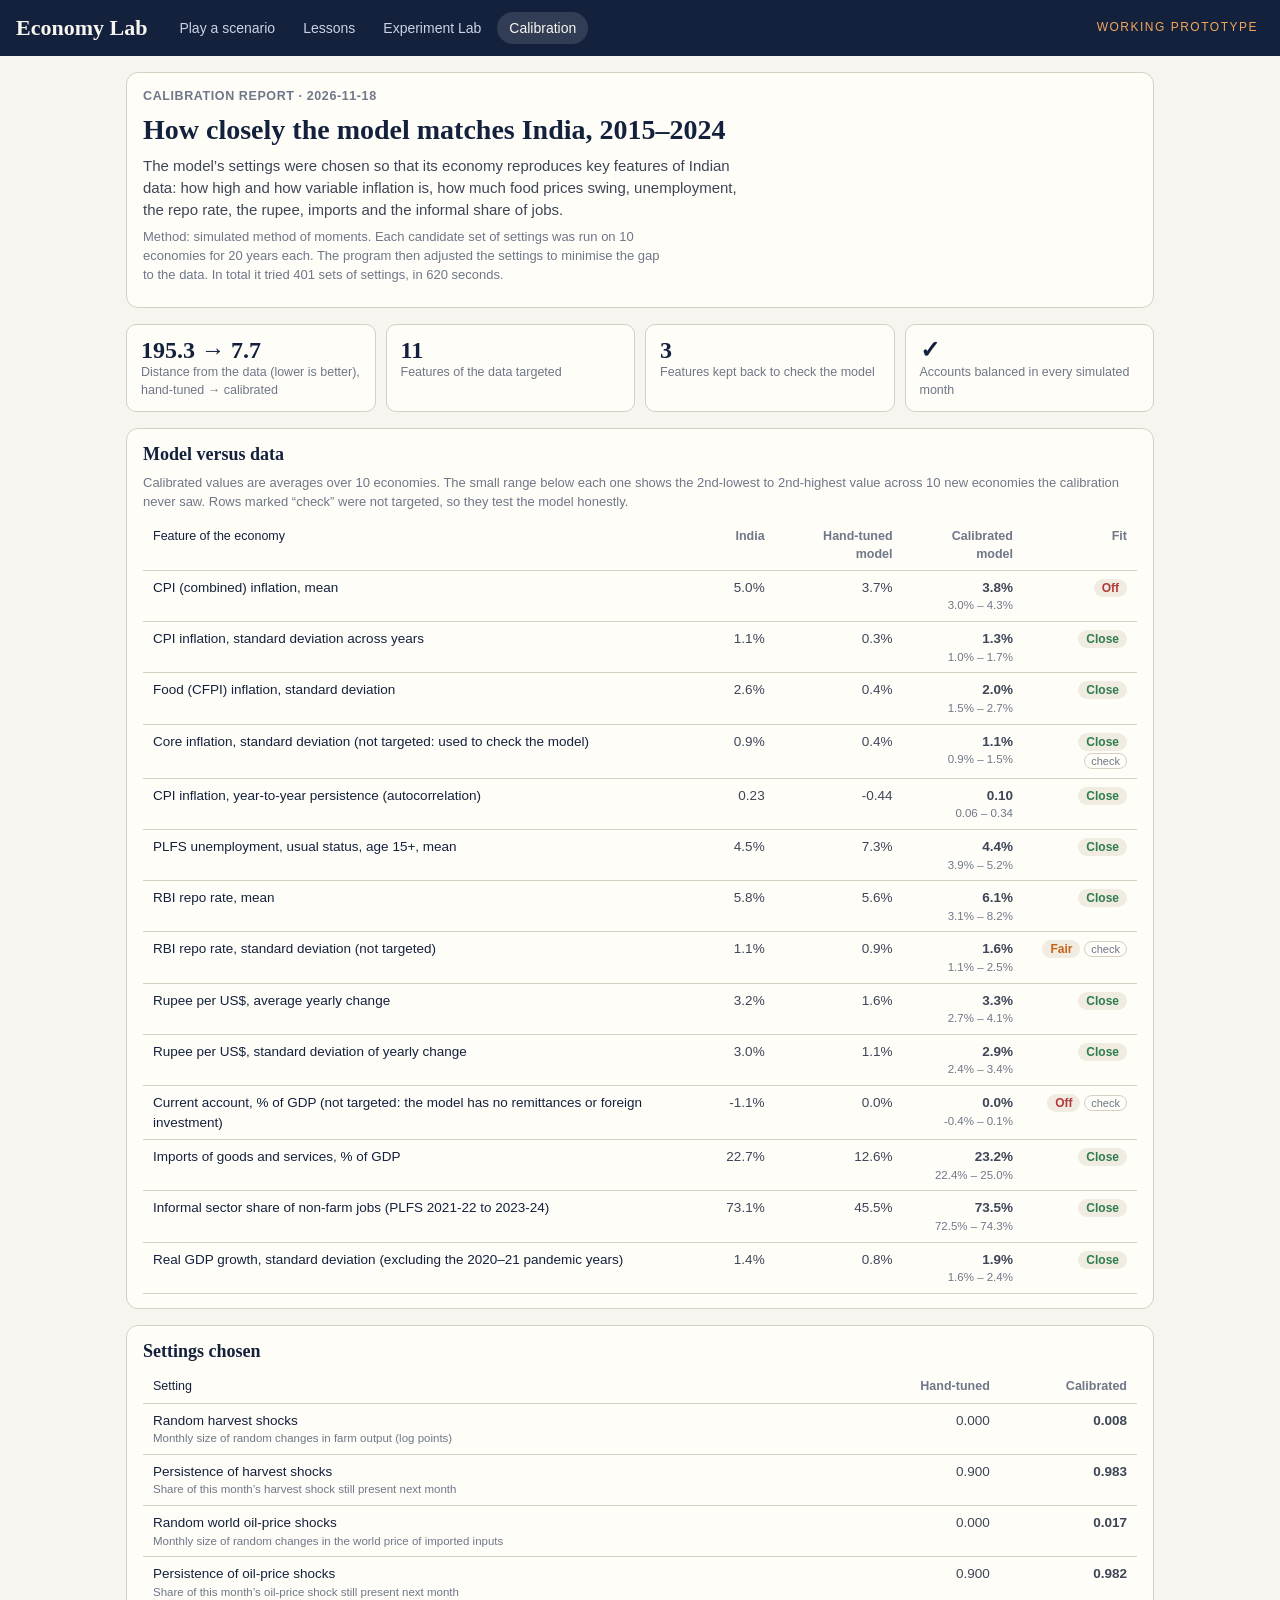
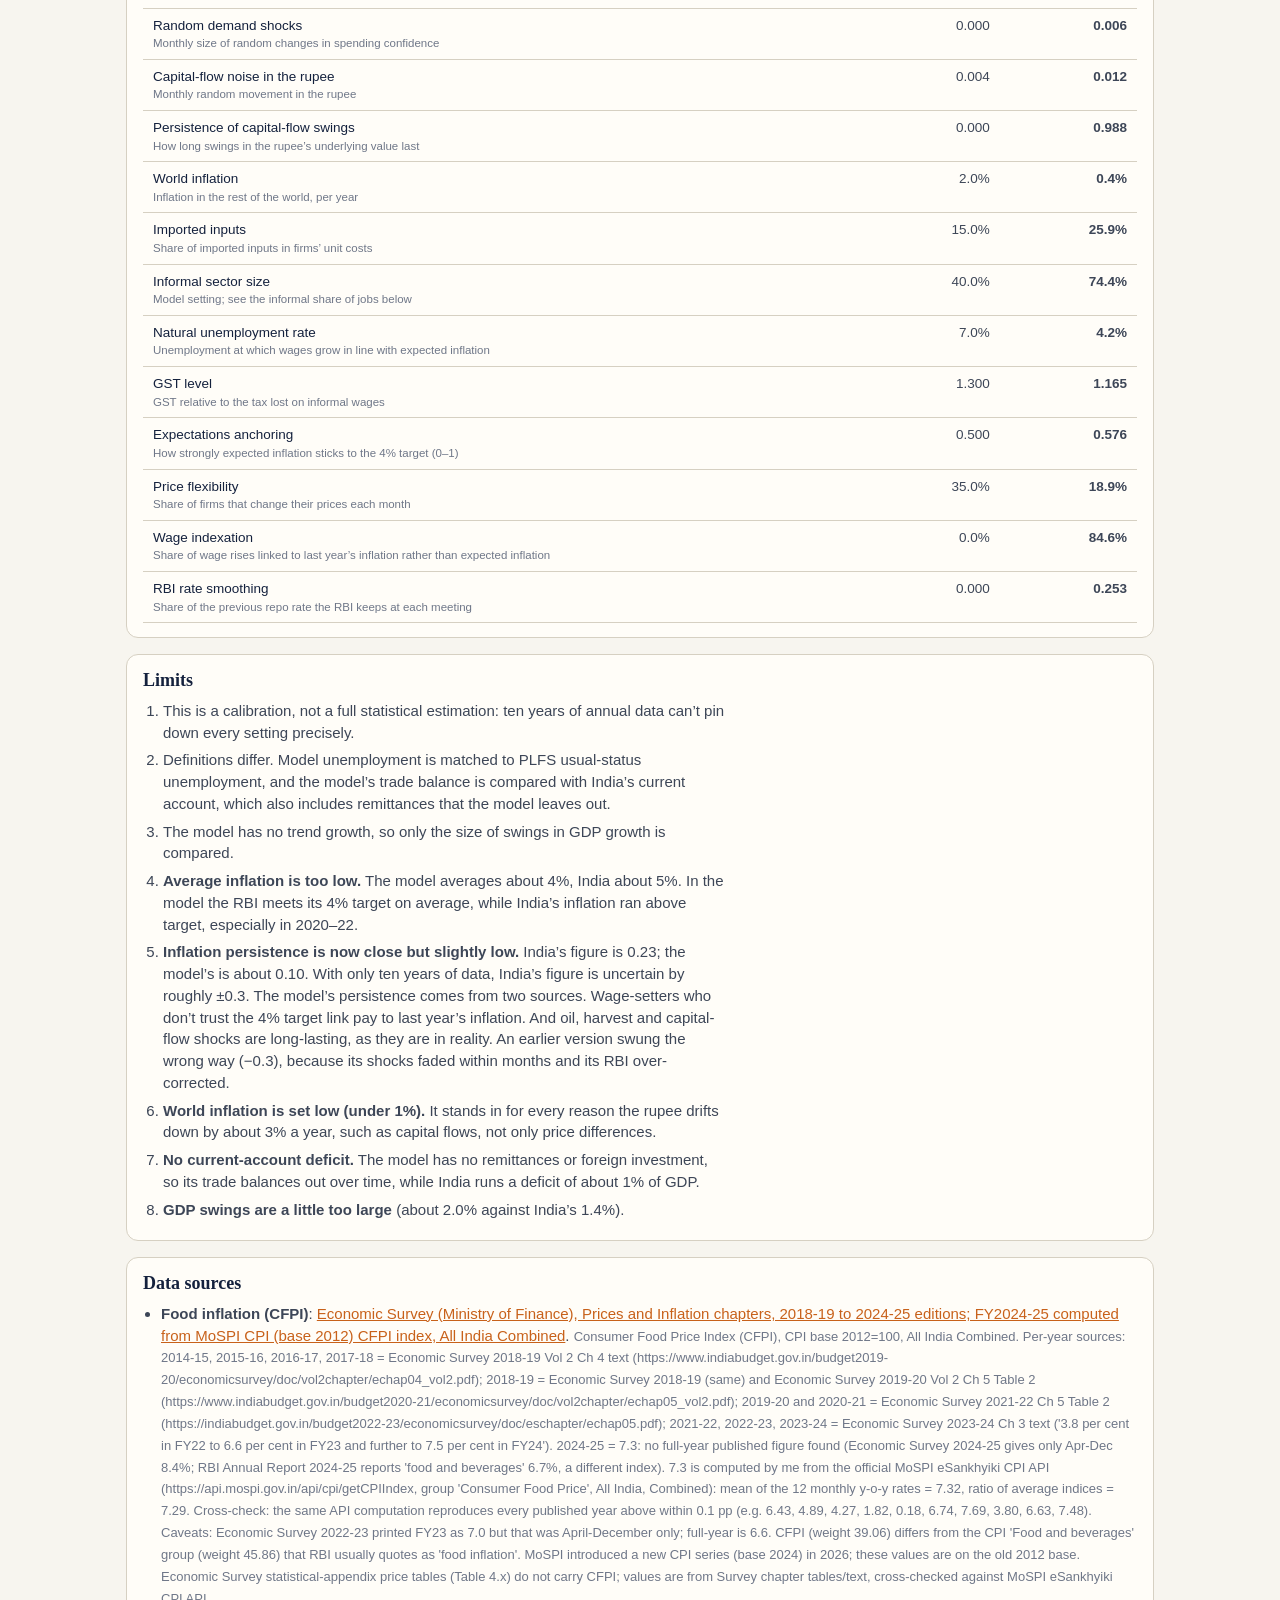
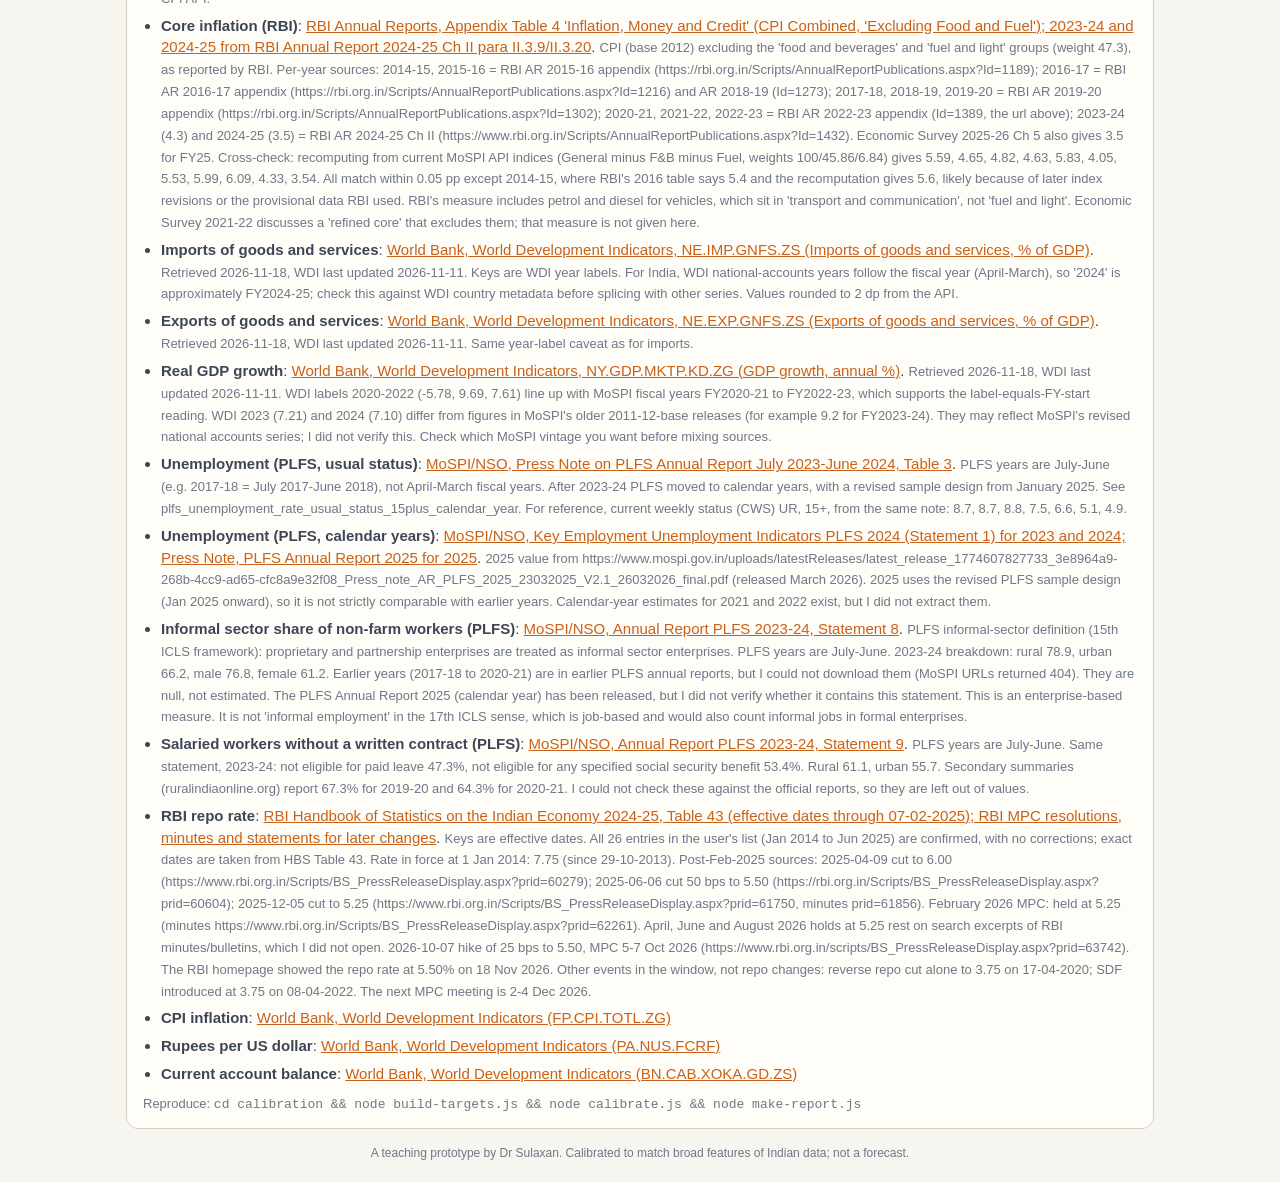
==== commit dbf2a7c6: "Refresh calibration report figures for the portable-math engine Co-Authored-By: Claude Opus 5.5 <nor" ====
--- a/prototype/calibration.html
+++ b/prototype/calibration.html
@@ -43,7 +43,7 @@
     <p class="small">Method: simulated method of moments. Each candidate set of settings was run on 10 economies for 20 years each. The program then adjusted the settings to minimise the gap to the data. In total it tried 401 sets of settings, in 620 seconds.</p>
   </section>
   <section class="stats">
-    <div class="stat"><div class="v">195.3 → 6.9</div><div class="k">Distance from the data (lower is better), hand-tuned → calibrated</div></div>
+    <div class="stat"><div class="v">195.3 → 7.7</div><div class="k">Distance from the data (lower is better), hand-tuned → calibrated</div></div>
     <div class="stat"><div class="v">11</div><div class="k">Features of the data targeted</div></div>
     <div class="stat"><div class="v">3</div><div class="k">Features kept back to check the model</div></div>
     <div class="stat"><div class="v">✓</div><div class="k">Accounts balanced in every simulated month</div></div>
@@ -51,7 +51,7 @@
   <section class="card">
     <h2>Model versus data</h2>
     <p class="small" style="margin-bottom:8px">Calibrated values are averages over 10 economies. The small range below each one shows the 2nd-lowest to 2nd-highest value across 10 new economies the calibration never saw. Rows marked “check” were not targeted, so they test the model honestly.</p>
-    <div class="tbl"><table><thead><tr><th>Feature of the economy</th><th>India</th><th>Hand-tuned model</th><th>Calibrated model</th><th>Fit</th></tr></thead><tbody><tr><th scope="row">CPI (combined) inflation, mean</th><td>5.0%</td><td>3.7%</td><td><b>3.9%</b><span class="rng">2.9% – 4.1%</span></td><td><span class="fit poor">Off</span></td></tr><tr><th scope="row">CPI inflation, standard deviation across years</th><td>1.1%</td><td>0.3%</td><td><b>1.3%</b><span class="rng">1.0% – 1.7%</span></td><td><span class="fit good">Close</span></td></tr><tr><th scope="row">Food (CFPI) inflation, standard deviation</th><td>2.6%</td><td>0.4%</td><td><b>2.0%</b><span class="rng">1.4% – 2.7%</span></td><td><span class="fit good">Close</span></td></tr><tr><th scope="row">Core inflation, standard deviation (not targeted: used to check the model)</th><td>0.9%</td><td>0.4%</td><td><b>1.1%</b><span class="rng">1.0% – 1.1%</span></td><td><span class="fit good">Close</span> <span class="tag">check</span></td></tr><tr><th scope="row">CPI inflation, year-to-year persistence (autocorrelation)</th><td>0.23</td><td>-0.44</td><td><b>0.12</b><span class="rng">-0.04 – 0.35</span></td><td><span class="fit good">Close</span></td></tr><tr><th scope="row">PLFS unemployment, usual status, age 15+, mean</th><td>4.5%</td><td>7.3%</td><td><b>4.4%</b><span class="rng">4.2% – 5.3%</span></td><td><span class="fit good">Close</span></td></tr><tr><th scope="row">RBI repo rate, mean</th><td>5.8%</td><td>5.6%</td><td><b>5.9%</b><span class="rng">3.0% – 6.8%</span></td><td><span class="fit good">Close</span></td></tr><tr><th scope="row">RBI repo rate, standard deviation (not targeted)</th><td>1.1%</td><td>0.9%</td><td><b>1.7%</b><span class="rng">1.1% – 1.9%</span></td><td><span class="fit fair">Fair</span> <span class="tag">check</span></td></tr><tr><th scope="row">Rupee per US$, average yearly change</th><td>3.2%</td><td>1.6%</td><td><b>3.3%</b><span class="rng">2.6% – 3.9%</span></td><td><span class="fit good">Close</span></td></tr><tr><th scope="row">Rupee per US$, standard deviation of yearly change</th><td>3.0%</td><td>1.1%</td><td><b>3.0%</b><span class="rng">2.3% – 3.4%</span></td><td><span class="fit good">Close</span></td></tr><tr><th scope="row">Current account, % of GDP (not targeted: the model has no remittances or foreign investment)</th><td>-1.1%</td><td>0.0%</td><td><b>0.0%</b><span class="rng">-0.4% – 0.1%</span></td><td><span class="fit poor">Off</span> <span class="tag">check</span></td></tr><tr><th scope="row">Imports of goods and services, % of GDP</th><td>22.7%</td><td>12.6%</td><td><b>23.2%</b><span class="rng">22.4% – 25.0%</span></td><td><span class="fit good">Close</span></td></tr><tr><th scope="row">Informal sector share of non-farm jobs (PLFS 2021-22 to 2023-24)</th><td>73.1%</td><td>45.5%</td><td><b>73.4%</b><span class="rng">72.6% – 73.9%</span></td><td><span class="fit good">Close</span></td></tr><tr><th scope="row">Real GDP growth, standard deviation (excluding the 2020–21 pandemic years)</th><td>1.4%</td><td>0.8%</td><td><b>1.8%</b><span class="rng">1.8% – 2.5%</span></td><td><span class="fit good">Close</span></td></tr></tbody></table></div>
+    <div class="tbl"><table><thead><tr><th>Feature of the economy</th><th>India</th><th>Hand-tuned model</th><th>Calibrated model</th><th>Fit</th></tr></thead><tbody><tr><th scope="row">CPI (combined) inflation, mean</th><td>5.0%</td><td>3.7%</td><td><b>3.8%</b><span class="rng">3.0% – 4.3%</span></td><td><span class="fit poor">Off</span></td></tr><tr><th scope="row">CPI inflation, standard deviation across years</th><td>1.1%</td><td>0.3%</td><td><b>1.3%</b><span class="rng">1.0% – 1.7%</span></td><td><span class="fit good">Close</span></td></tr><tr><th scope="row">Food (CFPI) inflation, standard deviation</th><td>2.6%</td><td>0.4%</td><td><b>2.0%</b><span class="rng">1.5% – 2.7%</span></td><td><span class="fit good">Close</span></td></tr><tr><th scope="row">Core inflation, standard deviation (not targeted: used to check the model)</th><td>0.9%</td><td>0.4%</td><td><b>1.1%</b><span class="rng">0.9% – 1.5%</span></td><td><span class="fit good">Close</span> <span class="tag">check</span></td></tr><tr><th scope="row">CPI inflation, year-to-year persistence (autocorrelation)</th><td>0.23</td><td>-0.44</td><td><b>0.10</b><span class="rng">0.06 – 0.34</span></td><td><span class="fit good">Close</span></td></tr><tr><th scope="row">PLFS unemployment, usual status, age 15+, mean</th><td>4.5%</td><td>7.3%</td><td><b>4.4%</b><span class="rng">3.9% – 5.2%</span></td><td><span class="fit good">Close</span></td></tr><tr><th scope="row">RBI repo rate, mean</th><td>5.8%</td><td>5.6%</td><td><b>6.1%</b><span class="rng">3.1% – 8.2%</span></td><td><span class="fit good">Close</span></td></tr><tr><th scope="row">RBI repo rate, standard deviation (not targeted)</th><td>1.1%</td><td>0.9%</td><td><b>1.6%</b><span class="rng">1.1% – 2.5%</span></td><td><span class="fit fair">Fair</span> <span class="tag">check</span></td></tr><tr><th scope="row">Rupee per US$, average yearly change</th><td>3.2%</td><td>1.6%</td><td><b>3.3%</b><span class="rng">2.7% – 4.1%</span></td><td><span class="fit good">Close</span></td></tr><tr><th scope="row">Rupee per US$, standard deviation of yearly change</th><td>3.0%</td><td>1.1%</td><td><b>2.9%</b><span class="rng">2.4% – 3.4%</span></td><td><span class="fit good">Close</span></td></tr><tr><th scope="row">Current account, % of GDP (not targeted: the model has no remittances or foreign investment)</th><td>-1.1%</td><td>0.0%</td><td><b>0.0%</b><span class="rng">-0.4% – 0.1%</span></td><td><span class="fit poor">Off</span> <span class="tag">check</span></td></tr><tr><th scope="row">Imports of goods and services, % of GDP</th><td>22.7%</td><td>12.6%</td><td><b>23.2%</b><span class="rng">22.4% – 25.0%</span></td><td><span class="fit good">Close</span></td></tr><tr><th scope="row">Informal sector share of non-farm jobs (PLFS 2021-22 to 2023-24)</th><td>73.1%</td><td>45.5%</td><td><b>73.5%</b><span class="rng">72.5% – 74.3%</span></td><td><span class="fit good">Close</span></td></tr><tr><th scope="row">Real GDP growth, standard deviation (excluding the 2020–21 pandemic years)</th><td>1.4%</td><td>0.8%</td><td><b>1.9%</b><span class="rng">1.6% – 2.4%</span></td><td><span class="fit good">Close</span></td></tr></tbody></table></div>
   </section>
   <section class="card">
     <h2>Settings chosen</h2>
@@ -64,7 +64,7 @@
       <li>Definitions differ. Model unemployment is matched to PLFS usual-status unemployment, and the model’s trade balance is compared with India’s current account, which also includes remittances that the model leaves out.</li>
       <li>The model has no trend growth, so only the size of swings in GDP growth is compared.</li>
       <li><b>Average inflation is too low.</b> The model averages about 4%, India about 5%. In the model the RBI meets its 4% target on average, while India’s inflation ran above target, especially in 2020–22.</li>
-      <li><b>Inflation persistence is now close but slightly low.</b> India’s figure is 0.23; the model’s is about 0.12. With only ten years of data, India’s figure is uncertain by roughly ±0.3. The model’s persistence comes from two sources. Wage-setters who don’t trust the 4% target link pay to last year’s inflation. And oil, harvest and capital-flow shocks are long-lasting, as they are in reality. An earlier version swung the wrong way (−0.3), because its shocks faded within months and its RBI over-corrected.</li>
+      <li><b>Inflation persistence is now close but slightly low.</b> India’s figure is 0.23; the model’s is about 0.10. With only ten years of data, India’s figure is uncertain by roughly ±0.3. The model’s persistence comes from two sources. Wage-setters who don’t trust the 4% target link pay to last year’s inflation. And oil, harvest and capital-flow shocks are long-lasting, as they are in reality. An earlier version swung the wrong way (−0.3), because its shocks faded within months and its RBI over-corrected.</li>
       <li><b>World inflation is set low (under 1%).</b> It stands in for every reason the rupee drifts down by about 3% a year, such as capital flows, not only price differences.</li>
       <li><b>No current-account deficit.</b> The model has no remittances or foreign investment, so its trade balances out over time, while India runs a deficit of about 1% of GDP.</li>
       <li><b>GDP swings are a little too large</b> (about 2.0% against India’s 1.4%).</li>
